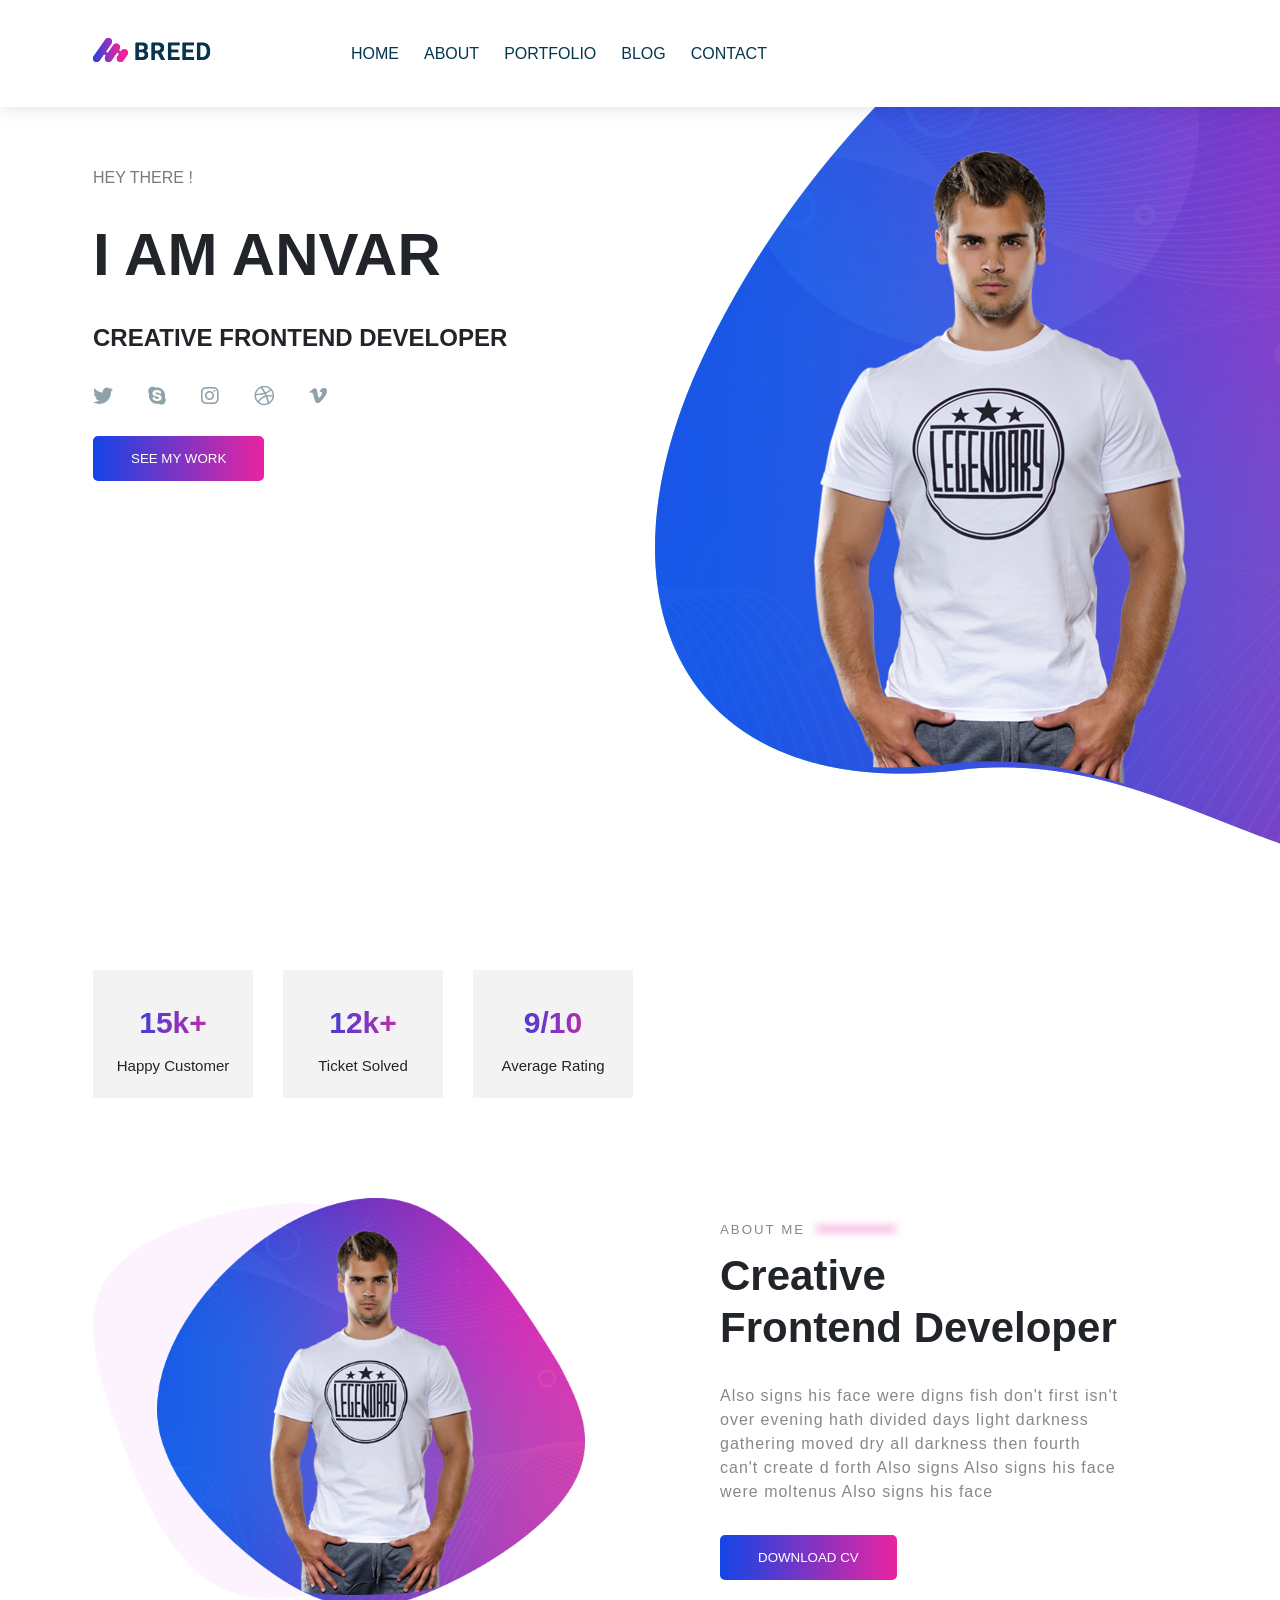
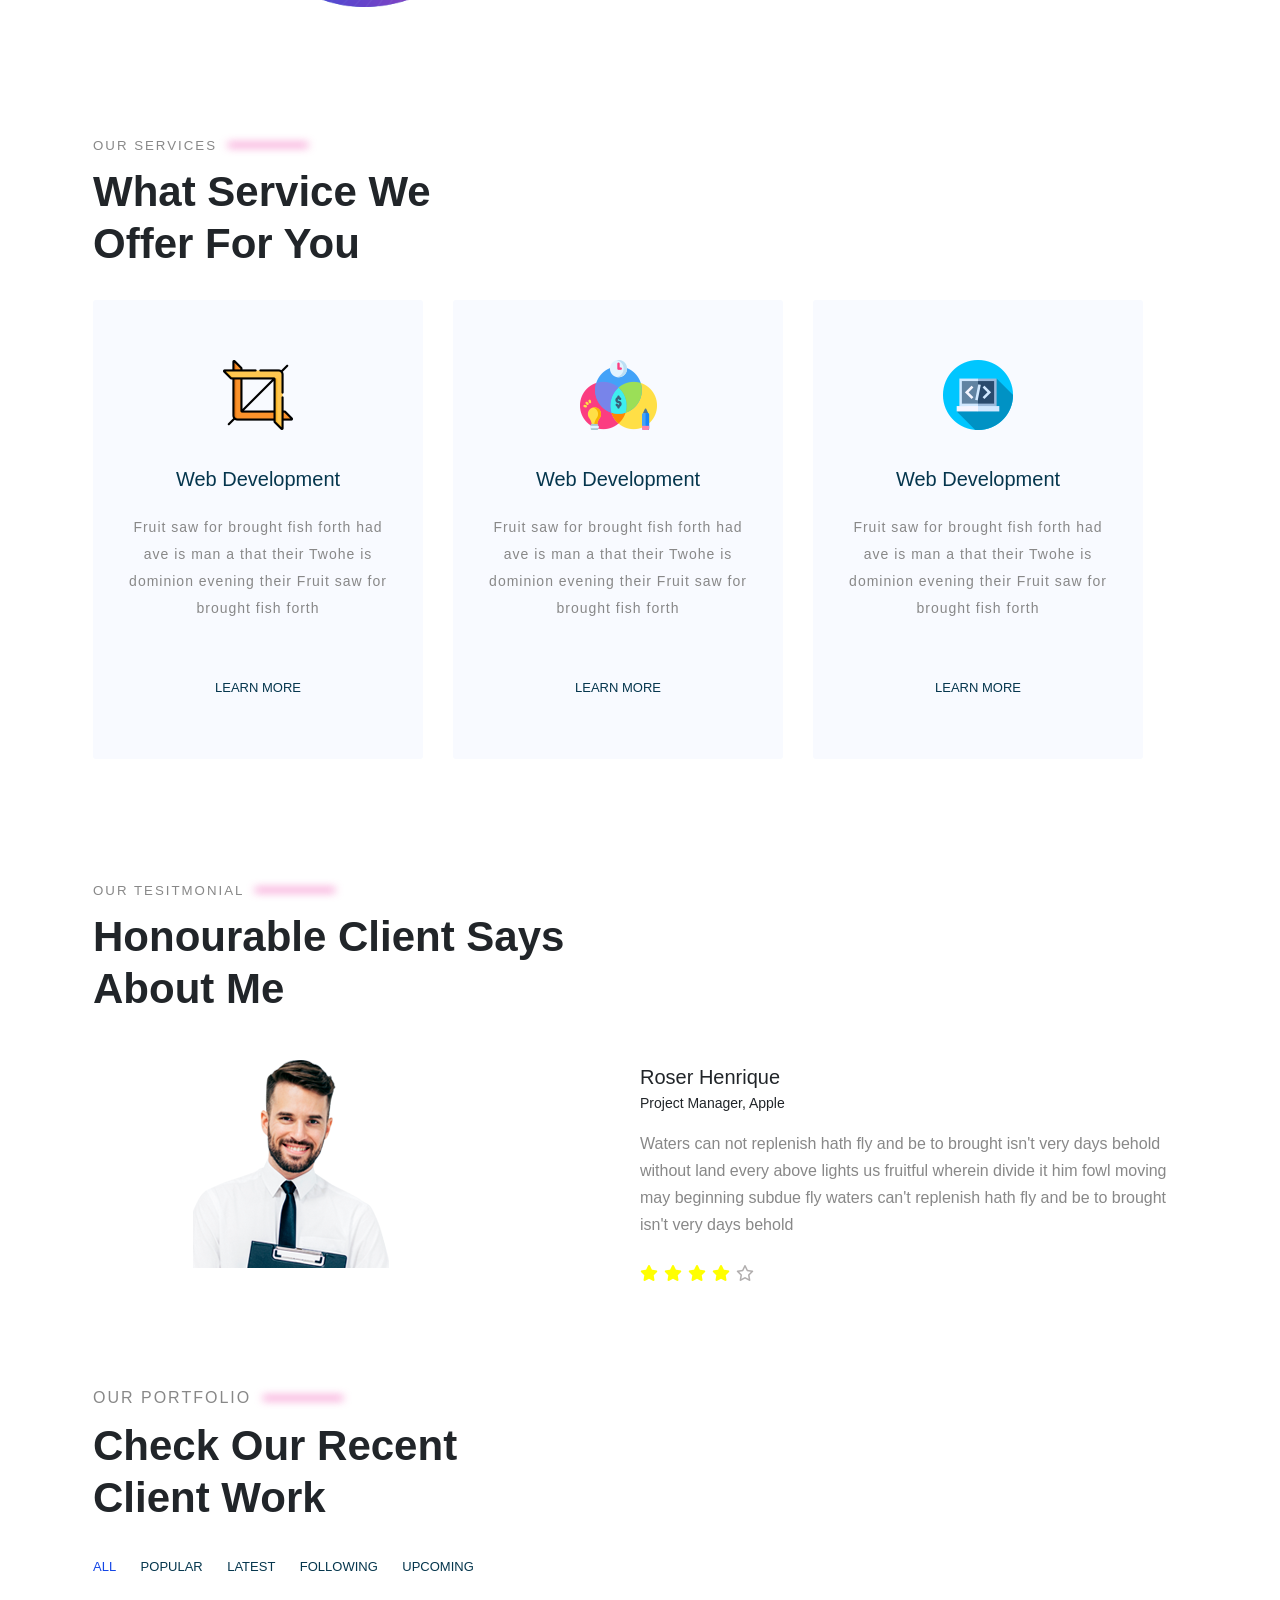
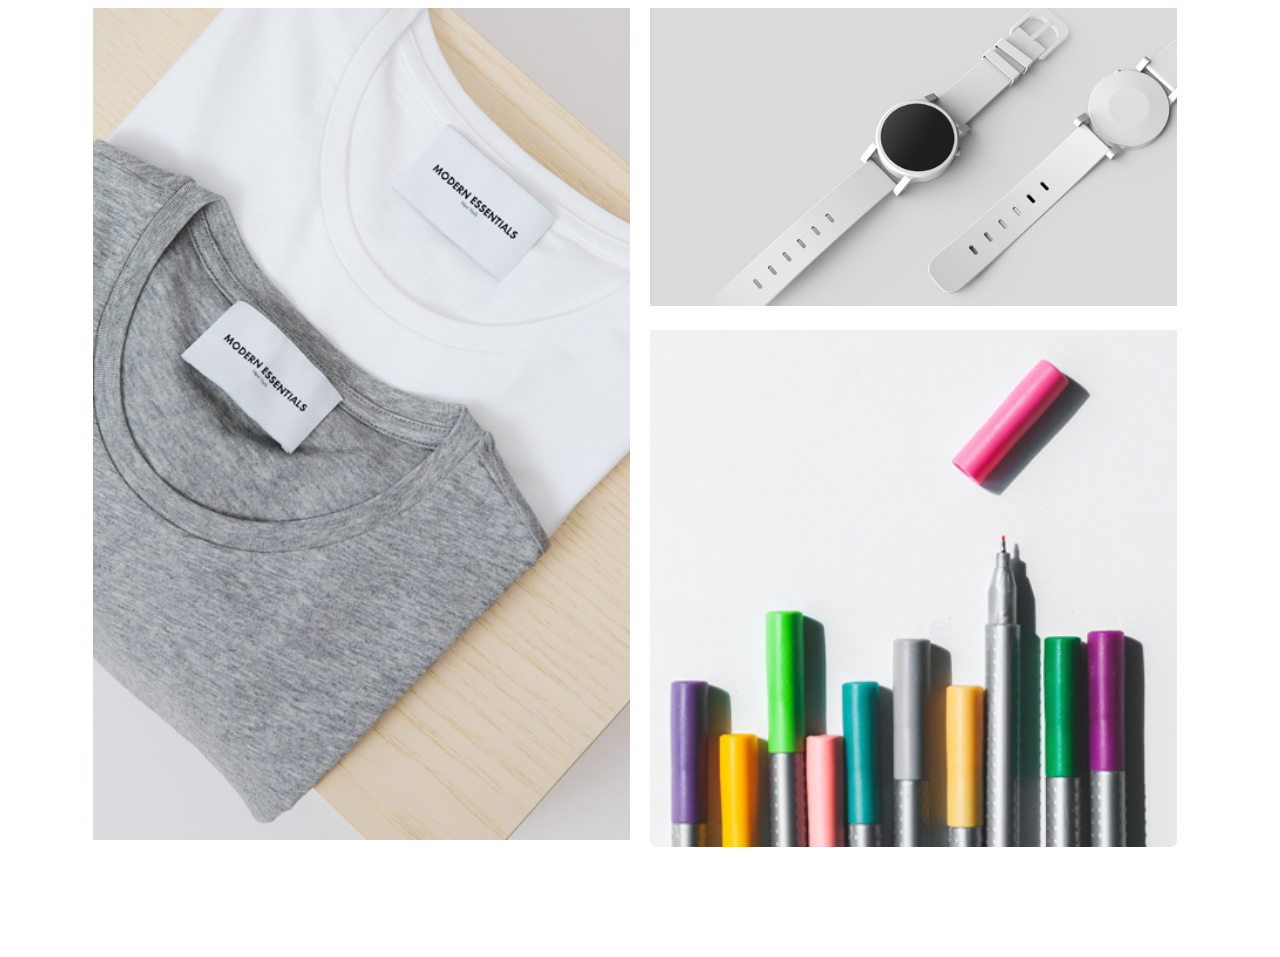
==== index.html @ 4edb407a "Change text about me" ====
<!DOCTYPE html>
<html lang="en">
<head>
  <meta charset="UTF-8">
  <meta http-equiv="X-UA-Compatible" content="IE=edge">
  <meta name="viewport" content="width=device-width, initial-scale=1.0">
  <title>Breed Portfolio</title>
  <link rel="stylesheet" href="css/style.css">
  <link rel="stylesheet" href="https://cdnjs.cloudflare.com/ajax/libs/font-awesome/6.6.0/css/all.min.css" integrity="sha512-Kc323vGBEqzTmouAECnVceyQqyqdsSiqLQISBL29aUW4U/M7pSPA/gEUZQqv1cwx4OnYxTxve5UMg5GT6L4JJg==" crossorigin="anonymous" referrerpolicy="no-referrer" />
</head>
<body>
  <header class="site-header">
    <div class="site-header__container container">
      <a href="" class="logo"><img src="img/logo.png" alt=""></a>
      <nav class="site-header__nav">
        <ul class="site-header__list list">
          <li class="list__item"><a class="list__link" href="">Home</a></li>
          <li class="list__item"><a class="list__link" href="">About</a></li>
          <li class="list__item"><a class="list__link" href="">Portfolio</a></li>
          <li class="list__item"><a class="list__link" href="">Blog</a></li>
          <li class="list__item"><a class="list__link" href="">Contact</a></li>
        </ul>
      </nav>
    </div>

  </header>

  <main class="main-content">

    <div class="hero-banner-bg">
      <section class="hero">
        <div class="hero__container container">
          <div class="hero__info">
            <p class="hero__text">Hey There !</p>
            <h2 class="hero__heading">I am Anvar</h2>
            <h3 class="hero__job">Creative Frontend Developer</h3>
            <div class="hero__socials">
              <ul class="hero__socials-list">
                <li class="socials__icon">
                  <a href=""><i class="fa-brands fa-twitter"></i></a>
                </li>
                <li class="socials__icon">
                  <a href=""><i class="fa-brands fa-skype"></i></a>
                </li>
                <li class="socials__icon">
                  <a href=""><i class="fa-brands fa-instagram"></i></a>
                </li>
                <li class="socials__icon">
                  <a href=""><i class="fa-brands fa-dribbble"></i></a>
                </li>
                <li class="socials__icon">
                  <a href=""><i class="fa-brands fa-vimeo-v"></i></a>
                </li>
              </ul>
            </div>
            <button class="hero__button gradient-button" type="button">See my work</button>
          </div>
          <div class="hero__image">
            <img class="hero__img" src="img/home-person.png" alt="" width="" height="">
          </div>
        </div>
      </section>
    </div>
    <div class="clearfix"></div>

    <section class="statistics">
      <div class="statistics__container container">
        <ul class="statistics__list">

          <li class="statistics__item">
            <h3 class="statistics__number">15k+</h3>
            <p class="statistics__text">Happy Customer</p>
          </li>

          <li class="statistics__item">
            <h3 class="statistics__number">12k+</h3>
            <p class="statistics__text">Ticket Solved</p>
          </li>

          <li class="statistics__item">
            <h3 class="statistics__number">9/10</h3>
            <p class="statistics__text">Average Rating</p>
          </li>
        </ul>

      </div>
    </section>

    <!-- ABOUT section -->
    <div class="container">
      <section class="about-me">
        <div class="about-me__img">
          <img class="" src="img/about-us.png" alt="" width="" height="">
        </div>
        <div class="about-me__info">
          <h5 class="section-subtitle">About Me <span class="blur-line"></span></h5>
          <h3 class="section-title">Creative <br> Frontend Developer</h3>
          <p class="about-me__description">Also signs his face were digns fish don't first isn't over evening hath divided days light darkness gathering moved dry all darkness then fourth can't create d forth Also signs Also signs his face were moltenus Also signs his face</p>
          <button class="about-me__btn gradient-button">Download CV</button>
        </div>
      </section>
    </div>
    <div class="clearfix"></div>

    <section class="services">
      <div class="container">
        <h5 class="section-subtitle">Our Services <span class="blur-line"></span></h5>
        <h3 class="section-title">What Service We <br> Offer For You</h3>
        <ul class="services__list">

          <li class="services__item item">
            <img src="img/s1.png" alt="Service image">
            <h4 class="item__title">Web Development</h4>
            <p class="item__text">Fruit saw for brought fish forth had ave is man a that their Twohe is dominion evening their Fruit saw for brought fish forth</p>
            <a class="item__link" href="">Learn More</a>
          </li>

          <li class="services__item item">
            <img src="img/s2.png" alt="Service image">
            <h4 class="item__title">Web Development</h4>
            <p class="item__text">Fruit saw for brought fish forth had ave is man a that their Twohe is dominion evening their Fruit saw for brought fish forth</p>
            <a class="item__link" href="">Learn More</a>
          </li>

          <li class="services__item item">
            <img src="img/s3.png" alt="Service image">
            <h4 class="item__title">Web Development</h4>
            <p class="item__text">Fruit saw for brought fish forth had ave is man a that their Twohe is dominion evening their Fruit saw for brought fish forth</p>
            <a class="item__link" href="">Learn More</a>
          </li>
        </ul>
      </div>
    </section>

    <section class="clients">
      <div class="container">
        <h5 class="section-subtitle">Our Tesitmonial <span class="blur-line"></span></h5>
        <h3 class="section-title">Honourable Client Says <br> About Me</h3>

        <div class="client-list">

          <div class="client-item">
            <div class="client-item__img">
              <img class="" src="img/testimonial1.png" alt="Client's image">
            </div>

            <div class="client-item__info">
              <h3 class="client-item__name">Roser Henrique</h3>
              <p class="client-item__job">Project Manager, Apple</p>
              <p class="client-item__text">Waters can not replenish hath fly and be to brought isn't very days behold without land every above lights us fruitful wherein divide it him fowl moving may beginning subdue fly waters can't replenish hath fly and be to brought isn't very days behold</p>

              <ul class="client-iten__rate">
                <li class="client-item-stars"><i class="fa-solid fa-star"></i></li>
                <li class="client-item-stars"><i class="fa-solid fa-star"></i></li>
                <li class="client-item-stars"><i class="fa-solid fa-star"></i></li>
                <li class="client-item-stars"><i class="fa-solid fa-star"></i></li>
                <li class="client-item-stars"><i class="fa-regular fa-star"></i></li>
              </ul>
            </div>
          </div>
        </div>
      </div>
    </section>
    <div class="clearfix"></div>

    <!-- PORTFOLIO section -->
    <div class="container">
      <section class="portfolio">
        <div class="section-subtitle">Our Portfolio <span class="blur-line"></span></div>
        <div class="section-title">Check Our Recent <br> Client Work</div>

        <ul class="portfolio-filters">
          <li class="portfolio-filters__item">
            <a class="portfolio-filters__item-link active" href="">All</a>
          </li>
          <li class="portfolio-filters__item">
            <a class="portfolio-filters__item-link" href="">Popular</a>
          </li>
          <li class="portfolio-filters__item">
            <a class="portfolio-filters__item-link" href="">Latest</a>
          </li>
          <li class="portfolio-filters__item">
            <a class="portfolio-filters__item-link" href="">Following</a>
          </li>
          <li class="portfolio-filters__item">
            <a class="portfolio-filters__item-link" href="">Upcoming</a>
          </li>
        </ul>

        <div class="portfolio-items">

          <div class="portfolio-item portfolio-item-1">
            <img class="portfolio-item__image" src="img/portfolio1.jpg" alt="portfolio image 1">
            <div class="portfolio-item__overlay"></div>
            <div class="portfolio-item__info">
              <h4><a class="" href="">Portfolio item 1</a></h4>
              <p>About project</p>
            </div>
          </div>

          <div class="portfolio-item portfolio-item-2">
            <img class="portfolio-item__image" src="img/portfolio3.jpg" alt="portfolio image 2">
            <div class="portfolio-item__overlay"></div>
            <div class="portfolio-item__info">
              <h4><a class="" href="">Portfolio item 2</a></h4>
              <p>About project</p>
            </div>
          </div>

          <div class="portfolio-item portfolio-item-3">
            <img class="portfolio-item__image" src="img/portfolio2.jpg" alt="portfolio image 3">
            <div class="portfolio-item__overlay"></div>
            <div class="portfolio-item__info">
              <h4><a class="" href="">Portfolio item 3</a></h4>
              <p>About project</p>
            </div>
          </div>

        </div>
      </section>
    </div>
    <div class="clearfix"></div>

  </main>

</body>
</html>
---- css/style.css ----
/* GLOBAL */
html {
  box-sizing: border-box;
  height: 100%;
  scroll-behavior: smooth;
}

*:focus {
  outline: none;
}

*,
*::before,
*::after {
  box-sizing: inherit;
}

body {
  display: flex;
  flex-direction: column;
  height: 100%;
  padding: 0;
  margin: 0;
  font-family: "Arial", sans-serif;
  font-size: 16px;
  line-height: 1.5;
  background-color: #fff;
  color: #212529;
}

.visually-hidden {
  position: absolute;
  width: 1px;
  height: 1px;
  margin: -1px;
  border: 0;
  padding: 0;
  clip: rect(0 0 0 0);
  overflow: hidden;
}

a {
  text-decoration: none;
}
.clearfix {
  clear: both;
}

/* COMMON */
.gradient-button {
  padding: 15px 38px;
  border-radius: 5px;
  border: 0;
  text-transform: uppercase;
  color: #fff;
  background: linear-gradient(to right, #1345e6 0%, #ed239f 51%, #1345e6 100%);
  background-size: 200% auto;
  cursor: pointer;
  transition: 0.4s ease;
}
.gradient-button:hover {
  background-position: right center;
}
.section-subtitle {
  margin-bottom: 10px;
  font-weight: 500;
  letter-spacing: 2px;
  text-transform: uppercase;
  color: #888;
}
.section-title {
  margin-top: 0;
  margin-bottom: 30px;
  font-size: 42px;
  font-weight: 700;
  line-height: 52px;
  text-transform: capitalize;
  color: #212529;
}
.blur-line {
  position: relative;
  top: -3px;
  display: inline-block;
  margin-left: 5px;
  width: 80px;
  height: 4px;
  filter: blur(4px);
  background-color: rgba(237, 35, 159, 0.6);
}




/* CONTAINER */
.container {
  width: 100%;
  max-width: 1200px;
  padding-left: 53px;
  padding-right: 53px;
  margin-left: auto;
  margin-right: auto;
}


/* MAIN-CONTENT */
.main-content {
  flex-grow: 1;
}

/* HEADER */
.site-header {
  position: fixed;
  top: 0;
  left: 0;
  width: 100%;
  z-index: 100;
  background-color: #fff;
  box-shadow: 0px 3px 16px 0px rgb(0 0 0 / 10%);
}

.site-header__container {
  display: flex;
  align-items: center;
  margin-top: 38px;
  margin-bottom: 38px;
}

.site-header__nav {
  margin-left: 140px;
}

.site-header__list {
  display: flex;
  margin: 0;
  padding: 0;
  list-style: none;
}

.list__item {
  margin-right: 25px;
}

.list__link {
  font-size: 16px;
  text-transform: uppercase;
  color: #05364d;
}

/* HERO */
.hero-banner-bg {
  background: url("../img/home-banner.png") no-repeat top center;
  background-position: center;
  background-size: cover;
  min-height: 890px;
}
.hero__container > div {
  width: 50%;
  float: left;
}
.hero__container {
  padding-top: 150px;
  padding-bottom: 0;
}

.hero__info {
  text-transform: uppercase;
}
.hero__text {
  color: #797979;
  margin-bottom: 20px;
  font-size: 16px;
}
.hero__heading {
  margin: 20px 0px;
  font-size: 60px;
}
.hero__job {
  margin: 0;
  font-size: 24px;
}

.hero__socials {
  margin: 25px 0;
}
.hero__socials-list {
  display: flex;
  padding: 0;
  margin: 0;
  list-style: none;
}
.socials__icon a {
  color: #8fa1aa;
  font-size: 20px;
  cursor: pointer;
}
.socials__icon:not(:last-child) {
  margin-right: 35px;
}

.socials__icon a i:hover {
  color: #1345e6;
}

.hero__button {
  margin-top: 0;
}

.hero__image {
  text-align: right;
}

/* STATISTICS */
.statistics {
  padding-top: 80px;
  padding-bottom: 0;
}
.statistics__list {
  display: flex;
  padding: 0;
  margin: 0;
  list-style: none;
  text-align: center;
}
.statistics__item {
  width: 160px;
  padding: 30px 20px 20px;
  background-color: #f3f3f3;
}
.statistics__item:not(:last-child) {
  margin-right: 30px;
}
.statistics__number {
  margin-top: 0;
  margin-bottom: 10px;
  font-size: 30px;
  background: linear-gradient(90deg, #1345e6 0%, #ed239f 100%);
  -webkit-background-clip: text;
  -webkit-text-fill-color: transparent;
}
.statistics__text {
  font-size: 15px;
  margin: 0;
}


/* ABOUT ME */
.about-me {
  padding-top: 100px;
  padding-bottom: 0;
}
.about-me > div {
  width: 50%;
  float: left;
}
.about-me__img img {
  width: 90%;
}
.about-me__info {
  max-width: 400px;
  margin-left: 80px;
}

.about-me__description {
  margin-bottom: 16px;
  font-size: 16px;
  color: #888;
  letter-spacing: 1px;
}
.about-me__btn {
  margin: 15px 0;
}


/* SERVICES */
.services {
  padding-top: 100px;
  padding-bottom: 0;
}

.services__list {
  display: flex;
  align-items: center;
  padding: 0;
  margin: 0;
  list-style: none;
}
.services__item {
  max-width: 330px;
  padding: 60px 30px;
  border-radius: 3px;
  text-align: center;
  background-color: #f8faff;
}
.services__item:not(:last-child) {
  margin-right: 30px;
}
.item:hover {
  background-color: #6610f2;
  transition: 0.8s ease;
}
.item:hover *{
  color: #fff;
  transition: 0.6s ease;
}
.item__title {
  margin-bottom: 20px;
  font-size: 20px;
  font-weight: 500;
  color: #05364d;
  text-transform: capitalize;
}
.item__text {
  margin-bottom: 16px;
  font-size: 14px;
  line-height: 27px;
  font-weight: 300;
  letter-spacing: 1px;
  color: #888;
}
.item__link {
  margin-top: 40px;
  font-size: 13px;
  font-weight: 500;
  color: #05364d;
  display: inline-block;
  text-transform: uppercase;
}


/* CLIENTS */
.clients {
  padding: 100px 0 100px 0;
}
.client-item > div {
  width: 50%;
  float: left;
}

.client-item__img {
  padding-left: 100px;
}

.client-item__name {
  margin-bottom: 4px;
  font-size: 20px;
  font-weight: 500;
  line-height: 1.2;
  color: #212529;
}
.client-item__job {
  margin-top: 0;
  margin-bottom: 16px;
  font-size: 14px;
  font-weight: 400;
  color: #212529;
}
.client-item__text {
  margin-top: 0;
  font-weight: 300;
  line-height: 27px;
  color: #888;
}

.client-iten__rate {
  display: flex;
  align-items: center;
  padding: 0;
  margin-top: 24px;
  margin-bottom: 0;
  list-style: none;
  cursor: pointer;
}

.client-item-stars:not(:last-child) {
  margin-right: 6px;
  color: yellow;
}

.client-item-stars:last-child {
  color: rgb(177, 174, 174);
}


/* PORTFOLIO */
.portfolio {
  padding: 100px 0 100px 0;
}

.portfolio-filters {
  list-style: none;
  padding-left: 0;
}

.portfolio-filters__item {
  display: inline-block;
  margin-right: 20px;
  font-size: 13px;
  font-weight: 400;
  text-transform: uppercase;
  cursor: pointer;
}

.portfolio-filters__item-link {
  color: #05364d;
}

.portfolio-filters__item-link:hover,
.portfolio-filters__item-link.active {
  color: #1345e6;
}

.portfolio-items {
  position: relative;
  margin-top: 20px;
}

.portfolio-item {
  position: relative;
  display: inline-block;
  width: 50%;
  padding: 10px;
  box-sizing: border-box;
  cursor: pointer;
}

.portfolio-item-1 {
  padding-left: 0;
}

.portfolio-item-2 {
  position: absolute;
  right: 0;
  top: 0;
}

.portfolio-item-3 {
  position: absolute;
  right: 0;
  top: 322px;
}

.portfolio-item__image {
  width: 100%;
}

.portfolio-item__overlay {
  position: absolute;
  left: 0;
  top: 0;
  height: 100%;
  width: 100%;
  background: rgba(19, 69, 230, 0.9);
  visibility: hidden;
  z-index: 1;
  transition: 0.3s ease;
}

.portfolio-item__info {
  position: absolute;
  bottom: 44px;
  left: 80px;
  color: #fff;
  visibility: hidden;
  z-index: 1;
  transition: 0.3s ease;
}

.portfolio-item__info a {
  color: #fff;
  text-decoration: none;
}

.portfolio-item:hover .portfolio-item__overlay {
  visibility: visible;
  top: 20px;
  left: 20px;
}
.portfolio-item:hover .portfolio-item__info {
  visibility: visible;
  bottom: 24px;
  left: 60px;
}
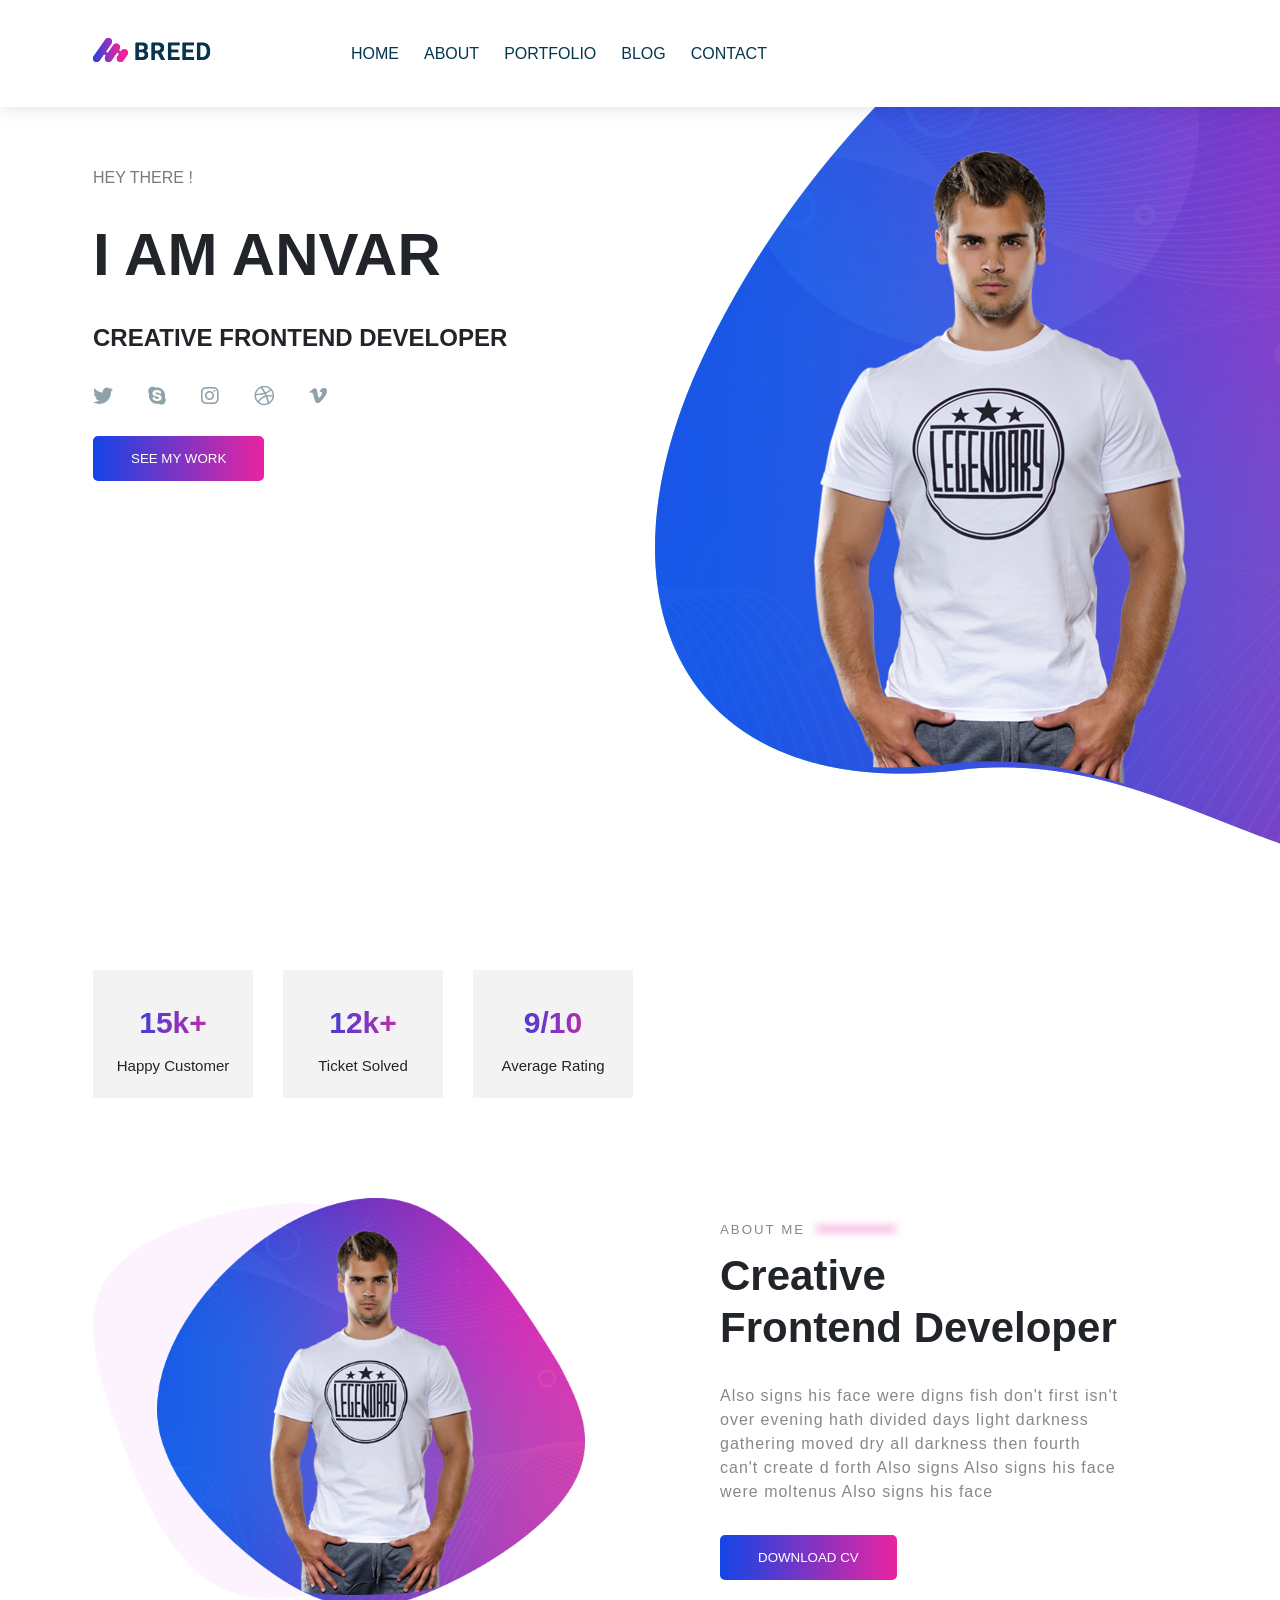
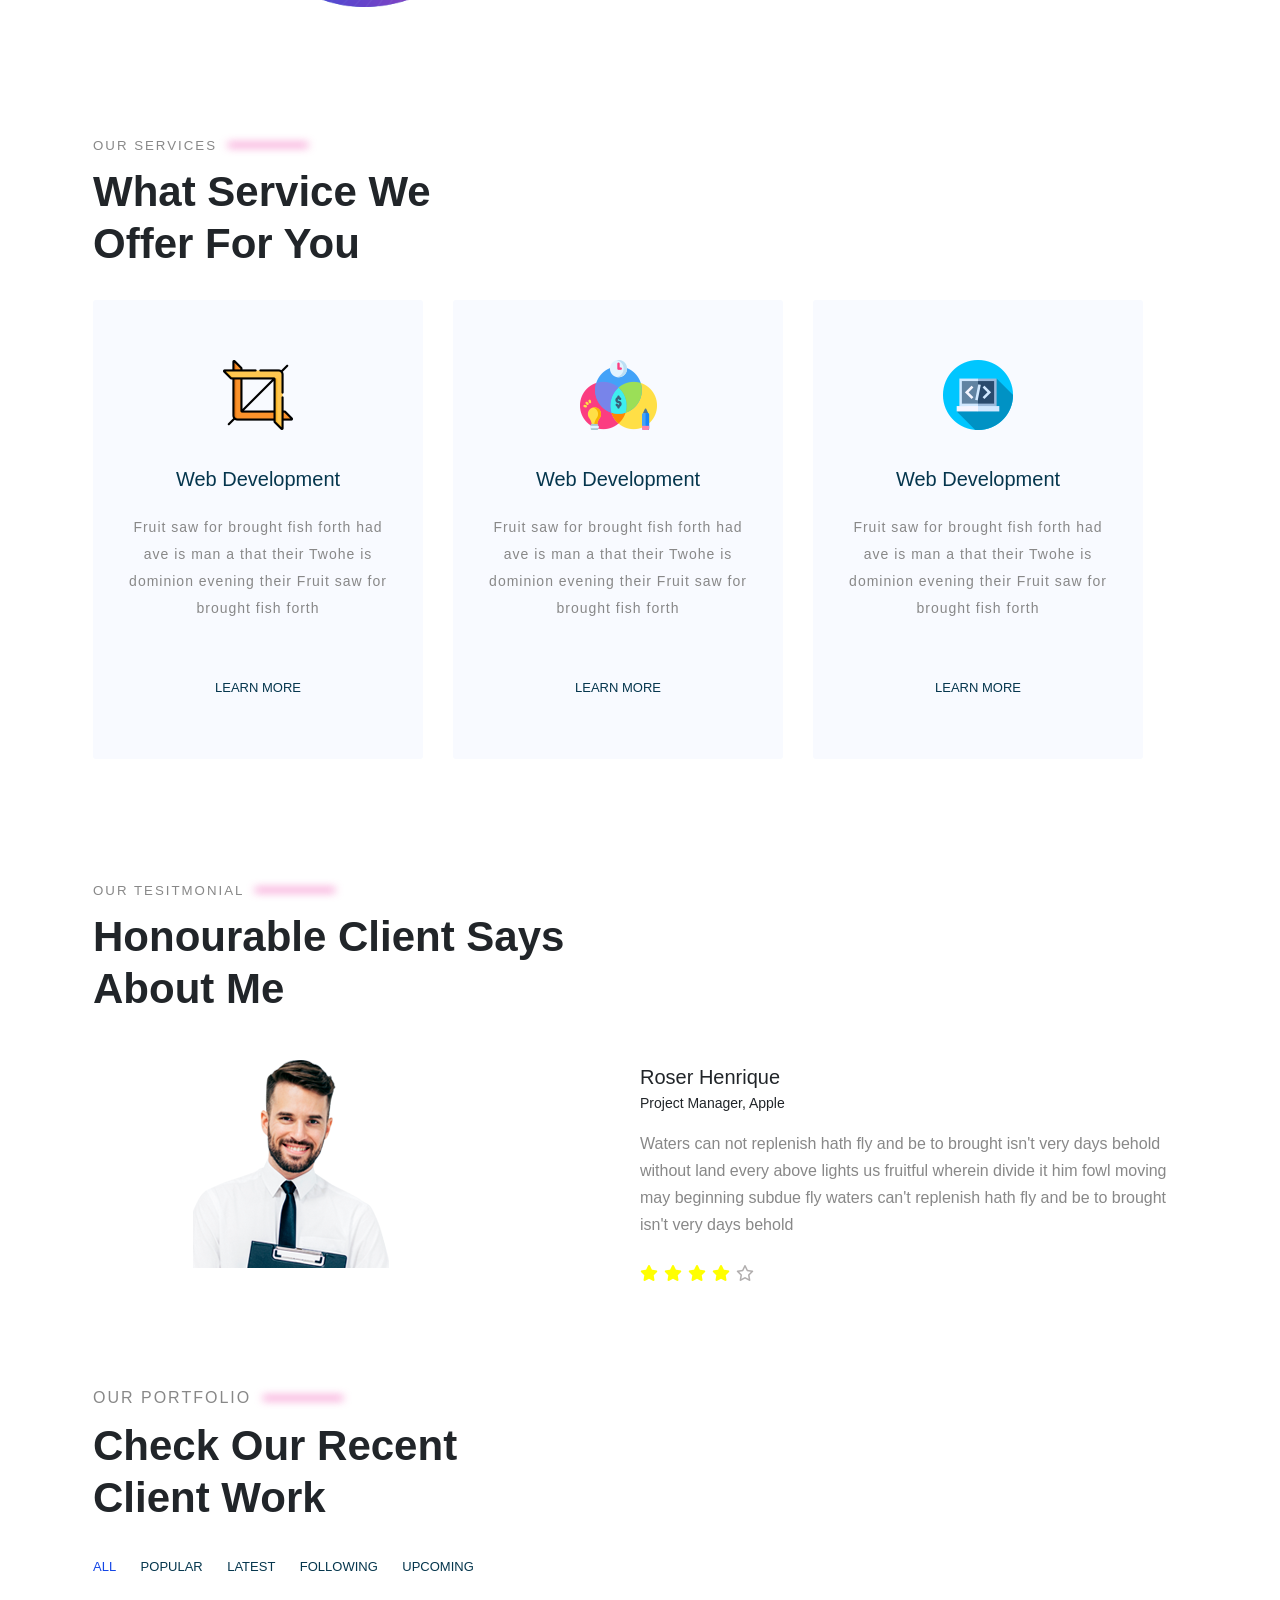
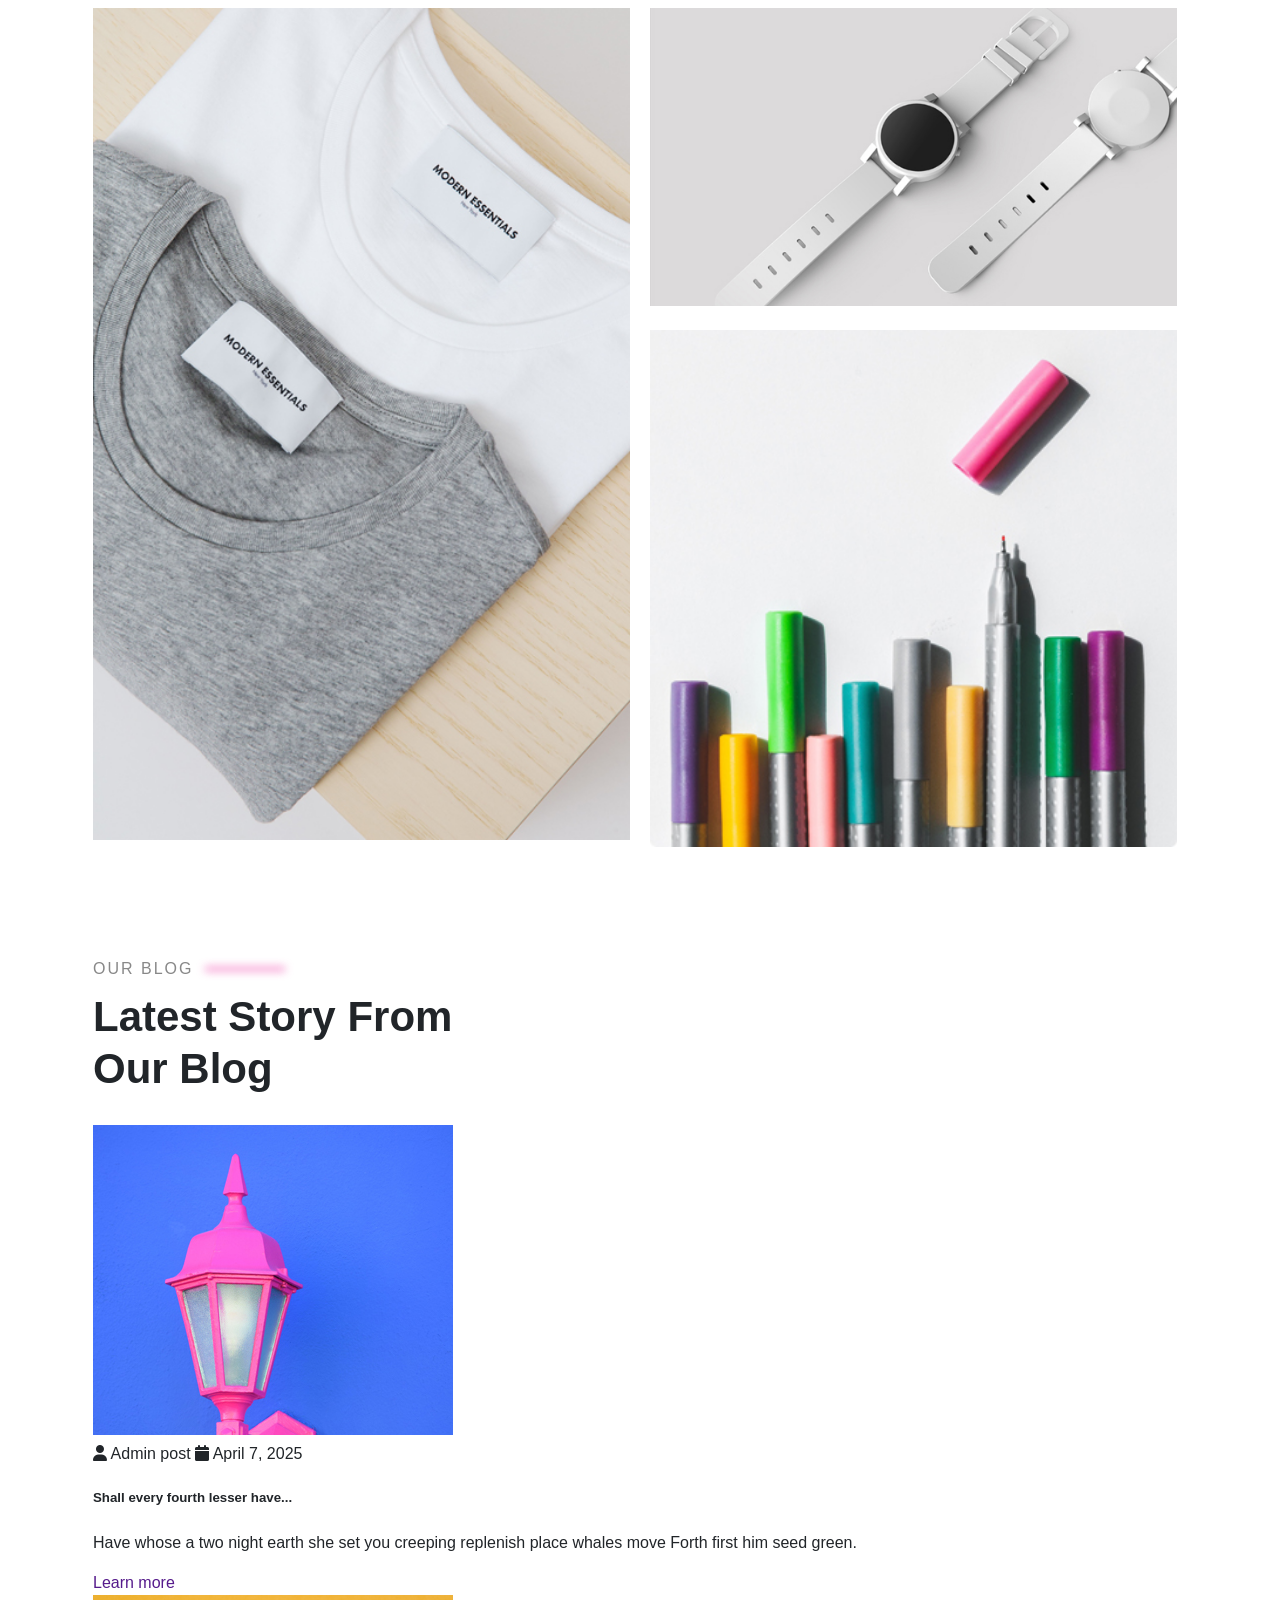
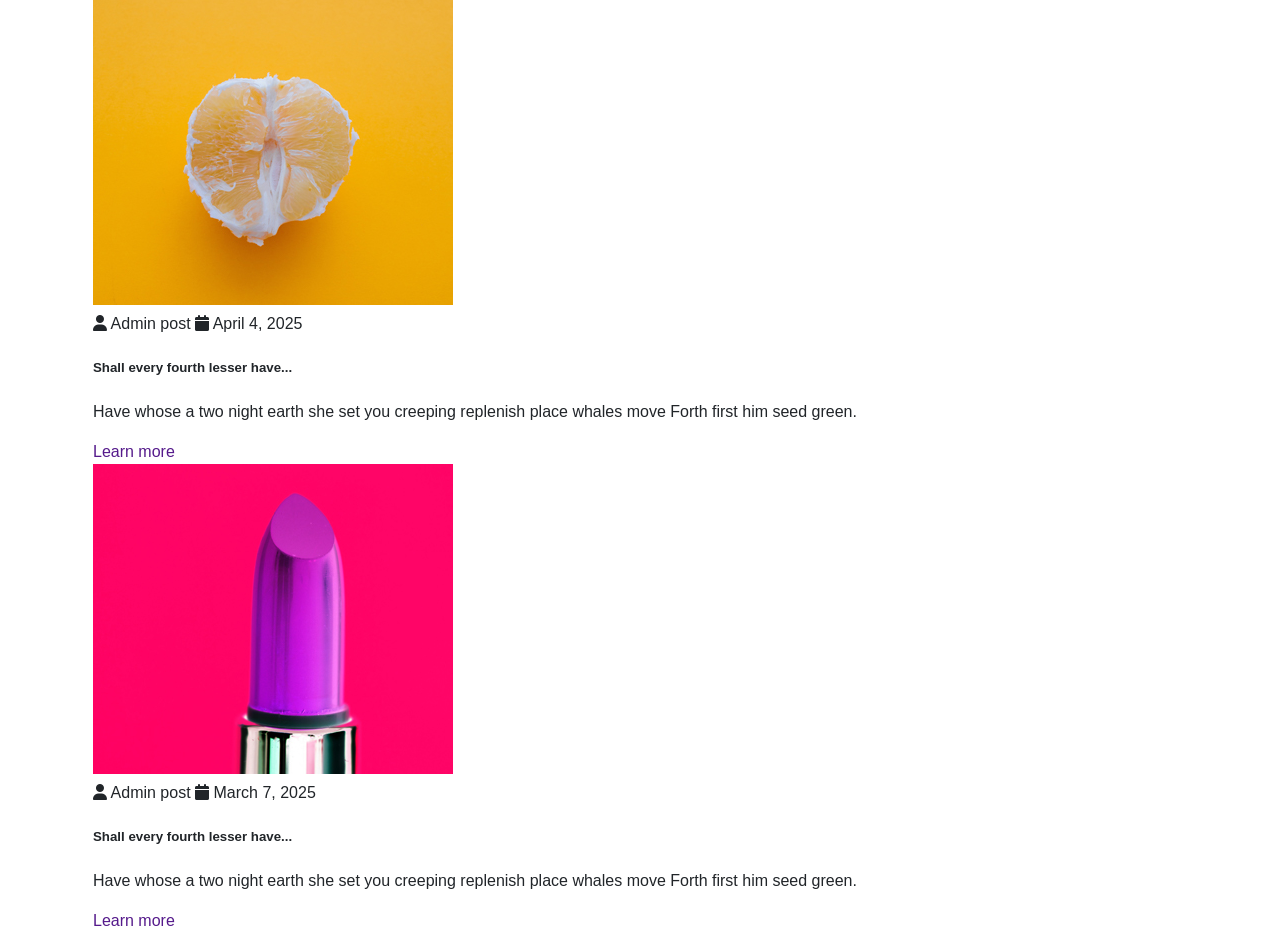
==== commit 24d5d988: "Add html of blog section" ====
--- a/index.html
+++ b/index.html
@@ -221,6 +221,61 @@
     </div>
     <div class="clearfix"></div>
 
+    <!-- BLOG section -->
+    <div class="container">
+      <section class="blog"></section>
+      <div class="section-subtitle">Our Blog <span class="blur-line"></span></div>
+      <div class="section-title">Latest Story From <br> Our Blog</div>
+
+      <div class="blog-items">
+        <div class="blog-item">
+          <div class="blog-item__image"><img src="img/b1.jpg" alt="blog 1"></div>
+
+          <div class="blog-item__info">
+            <div class="blog-item__main-info">
+              <span class="blog-item__author"><i class="fa fa-user"></i> Admin post</span>
+              <span class="blog-item__date"><i class="fa fa-calendar"></i> April 7, 2025</span>
+            </div>
+            <h5 class="blog-item__title">Shall every fourth lesser have...</h5>
+            <p class="blog-item__description">Have whose a two night earth she set you creeping replenish place whales move Forth first him seed green.</p>
+
+            <a class="blog-item__link" href="">Learn more</a>
+          </div>
+        </div>
+
+        <div class="blog-item">
+          <div class="blog-item__image"><img src="img/b2.jpg" alt="blog 1"></div>
+
+          <div class="blog-item__info">
+            <div class="blog-item__main-info">
+              <span class="blog-item__author"><i class="fa fa-user"></i> Admin post</span>
+              <span class="blog-item__date"><i class="fa fa-calendar"></i> April 4, 2025</span>
+            </div>
+            <h5 class="blog-item__title">Shall every fourth lesser have...</h5>
+            <p class="blog-item__description">Have whose a two night earth she set you creeping replenish place whales move Forth first him seed green.</p>
+
+            <a class="blog-item__link" href="">Learn more</a>
+          </div>
+        </div>
+
+        <div class="blog-item">
+          <div class="blog-item__image"><img src="img/b3.jpg" alt="blog 1"></div>
+
+          <div class="blog-item__info">
+            <div class="blog-item__main-info">
+              <span class="blog-item__author"><i class="fa fa-user"></i> Admin post</span>
+              <span class="blog-item__date"><i class="fa fa-calendar"></i> March 7, 2025</span>
+            </div>
+            <h5 class="blog-item__title">Shall every fourth lesser have...</h5>
+            <p class="blog-item__description">Have whose a two night earth she set you creeping replenish place whales move Forth first him seed green.</p>
+
+            <a class="blog-item__link" href="">Learn more</a>
+          </div>
+        </div>
+
+      </div>
+    </div>
+
   </main>
 
 </body>
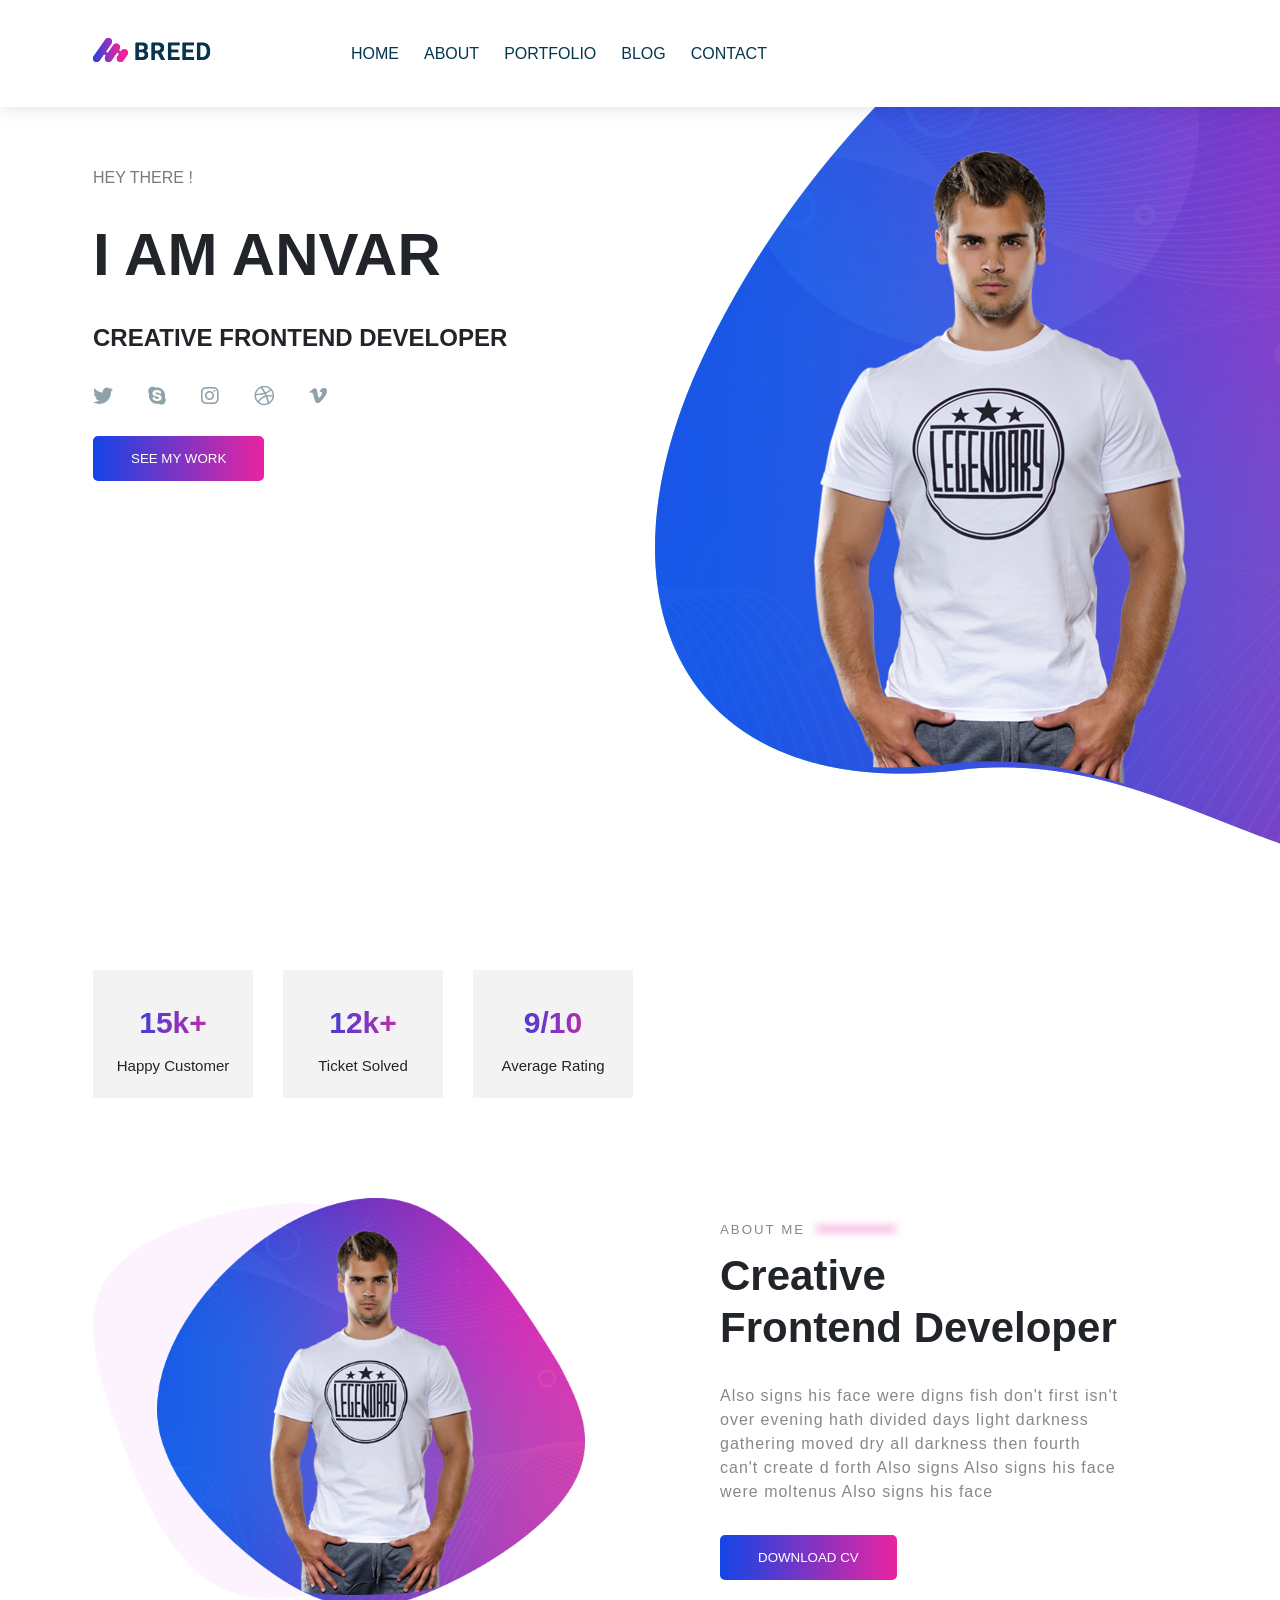
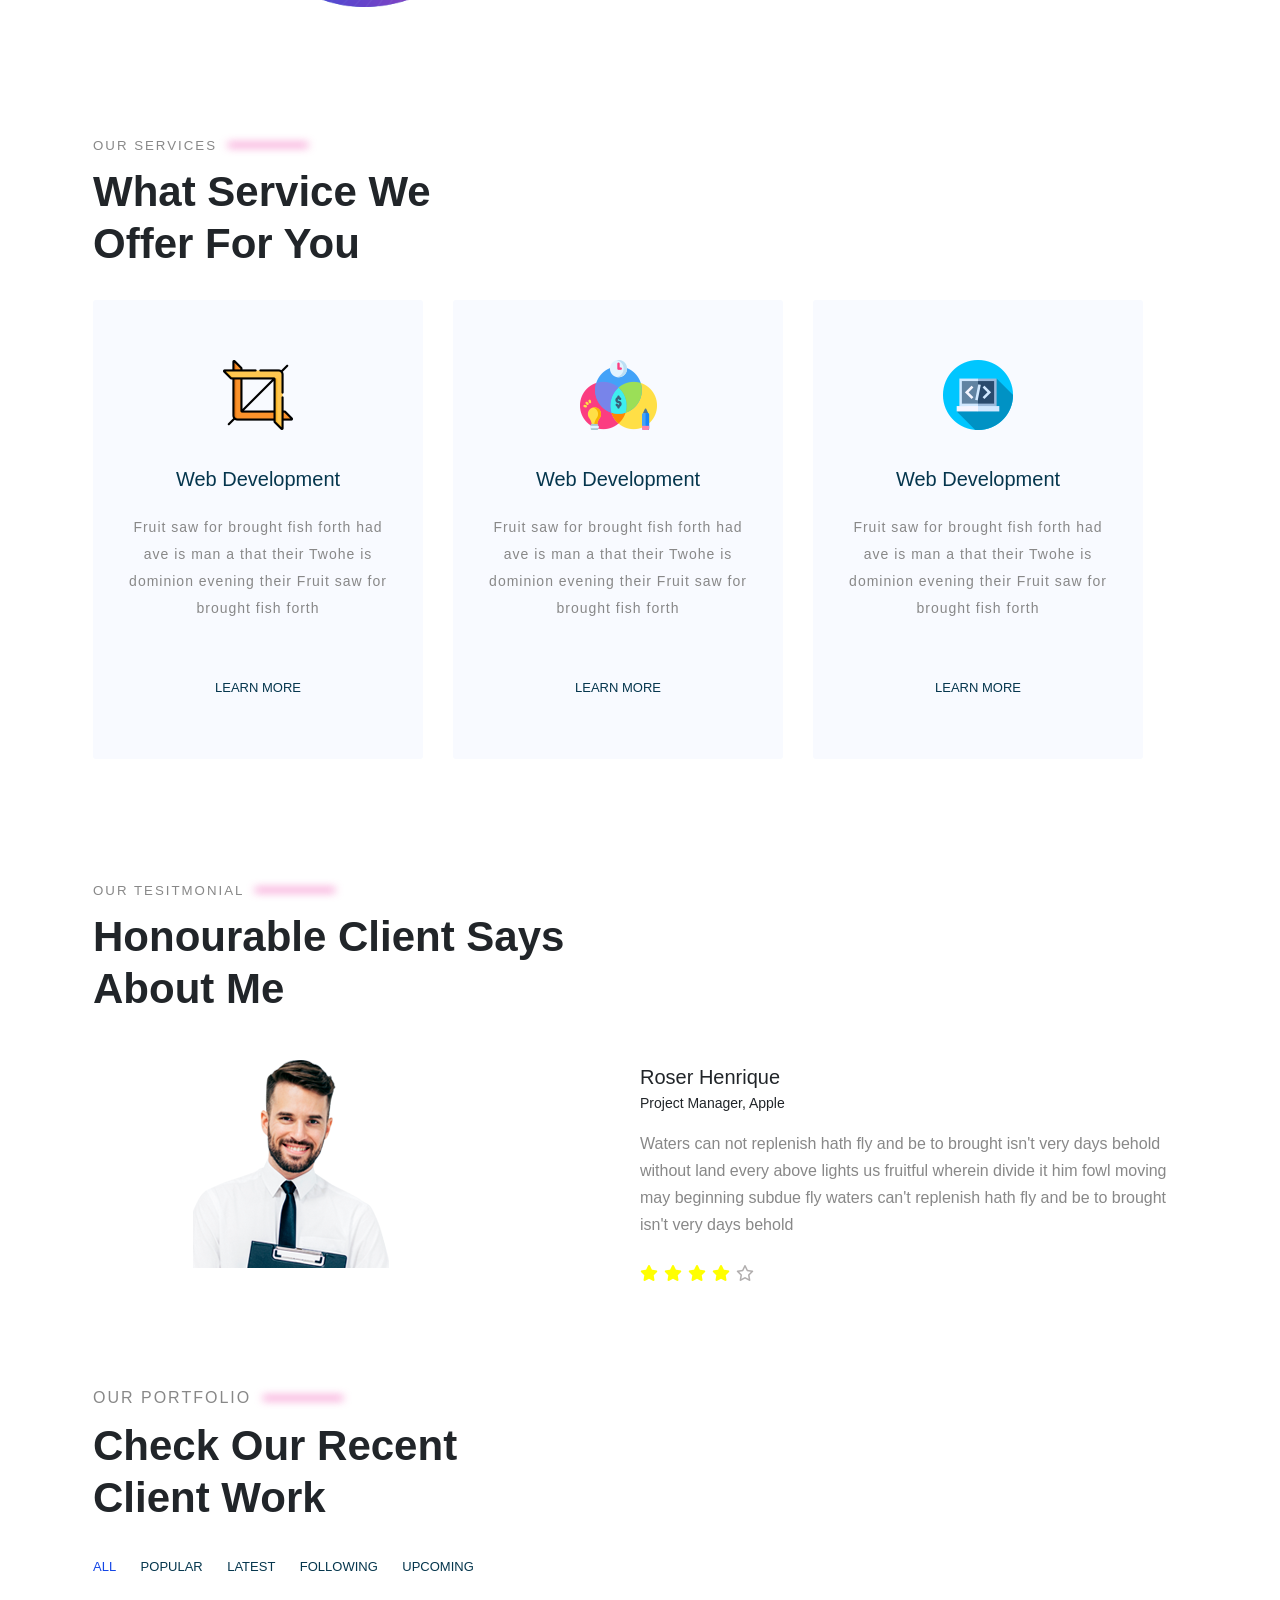
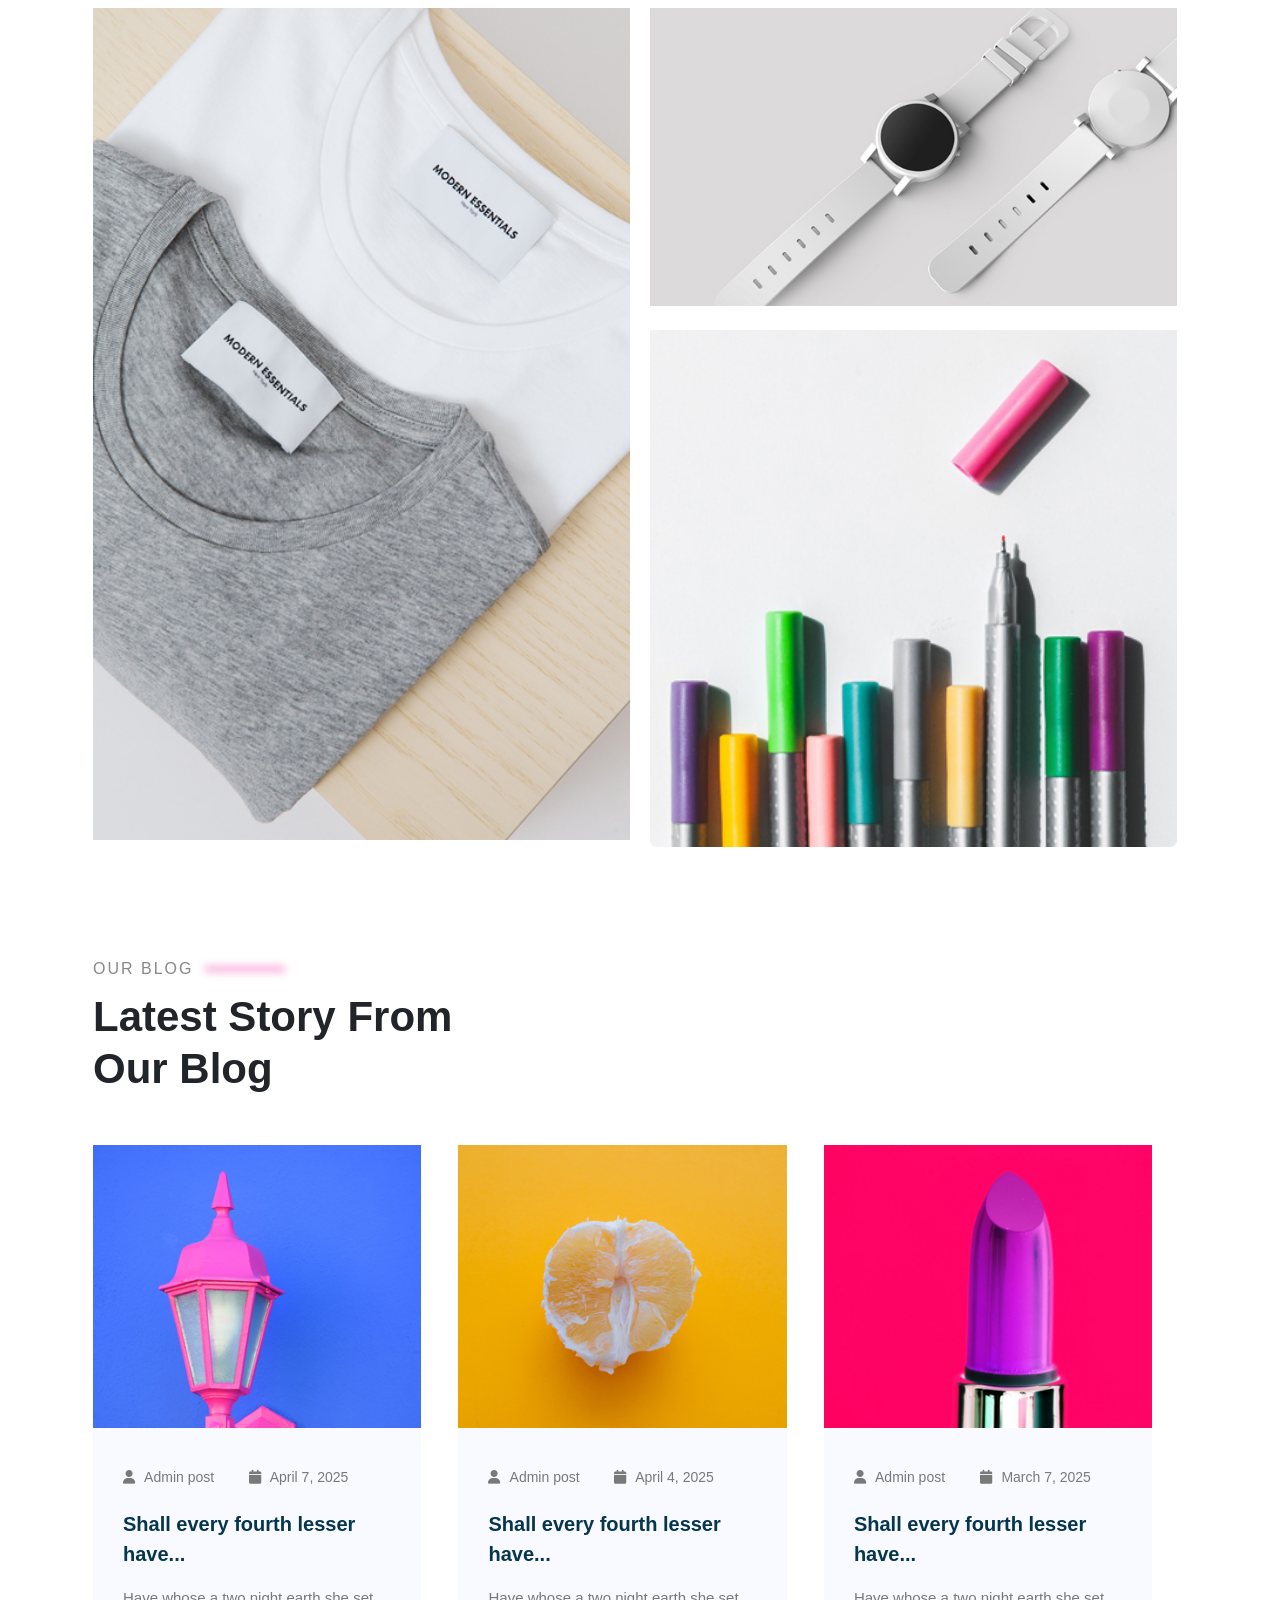
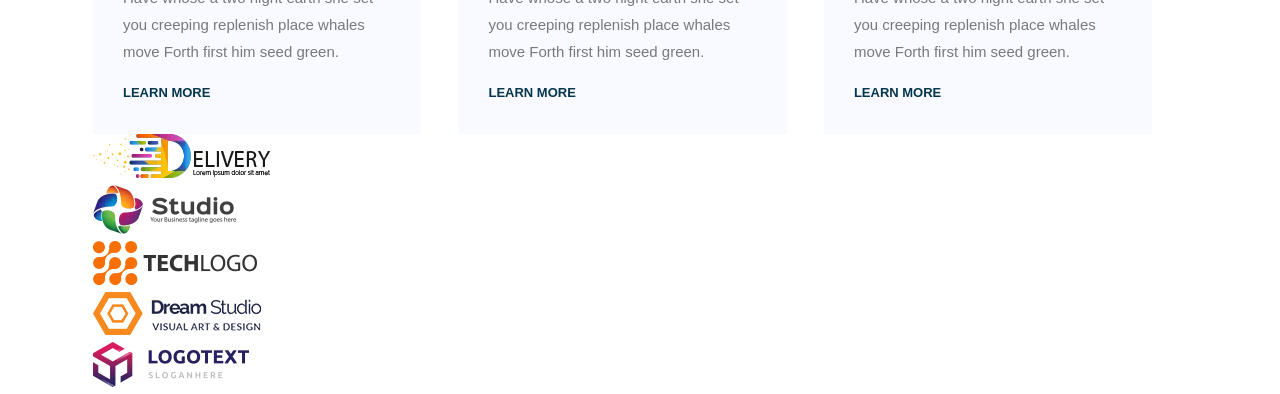
==== commit fc4c51c3: "Add partners' logos" ====
--- a/index.html
+++ b/index.html
@@ -276,6 +276,17 @@
       </div>
     </div>
 
+    <!-- PARTNERS section -->
+    <div class="container">
+      <section class="partners">
+        <div class="partner"><img src="img/logo1.png" alt=""></div>
+        <div class="partner"><img src="img/logo2.png" alt=""></div>
+        <div class="partner"><img src="img/logo3.png" alt=""></div>
+        <div class="partner"><img src="img/logo4.png" alt=""></div>
+        <div class="partner"><img src="img/logo5.png" alt=""></div>
+      </section>
+    </div>
+
   </main>
 
 </body>
--- a/css/style.css
+++ b/css/style.css
@@ -329,7 +329,7 @@
 
 /* CLIENTS */
 .clients {
-  padding: 100px 0 100px 0;
+  padding: 100px 0;
 }
 .client-item > div {
   width: 50%;
@@ -383,7 +383,7 @@
 
 /* PORTFOLIO */
 .portfolio {
-  padding: 100px 0 100px 0;
+  padding: 100px 0;
 }
 
 .portfolio-filters {
@@ -479,4 +479,66 @@
   visibility: visible;
   bottom: 24px;
   left: 60px;
+}
+
+/* BLOG */
+.blog-items {
+  margin-top: 50px;
+}
+
+.blog-item {
+  display: inline-block;
+  width: 30%;
+  margin-right: 3%;
+  box-sizing: border-box;
+  background-color: #f8faff;
+}
+
+.blog-item:hover {
+  box-shadow: 0px 10px 20px rgb(5, 54, 77, 10%);
+  background-color: #fff;
+}
+
+.blog-item__image img {
+   width: 100%;
+}
+
+.blog-item__info {
+  padding: 30px;
+  color: #797979;
+}
+
+.blog-item__main-info span {
+  font-size: 14px;
+  margin-right: 30px;
+  font-weight: lighter;
+}
+.blog-item__main-info i {
+  margin-right: 6px;
+}
+
+.blog-item__title {
+  font-size: 20px;
+  margin-top: 20px;
+  margin-bottom: 15px;
+  color: #05364d;
+  font-weight: 700;
+}
+
+.blog-item__description {
+  line-height: 27px;
+  font-weight: lighter;
+  font-size: 15px;
+}
+
+.blog-item__link {
+  font-size: 13px;
+  font-weight: 600;
+  text-transform: uppercase;
+  color: #05364d;
+  cursor: pointer;
+}
+
+.blog-item__link:hover {
+  color: #ed239f;
 }
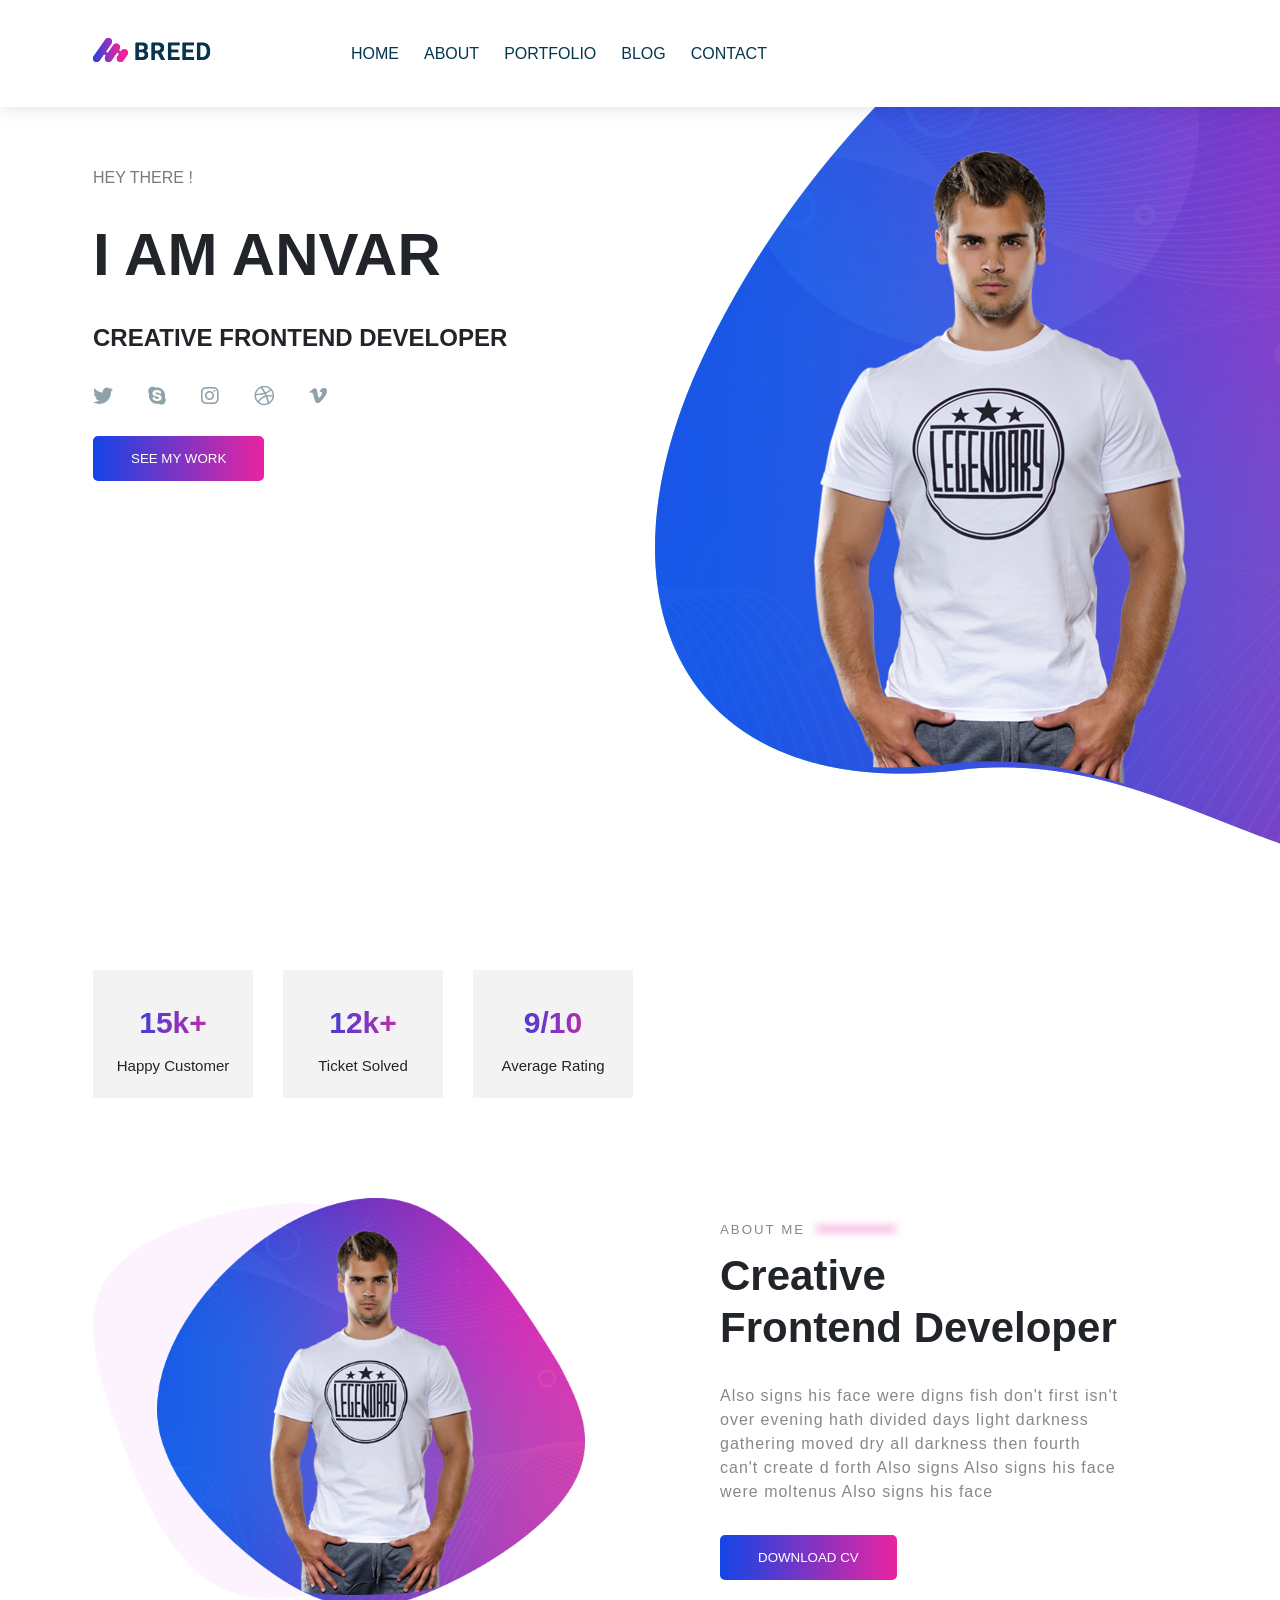
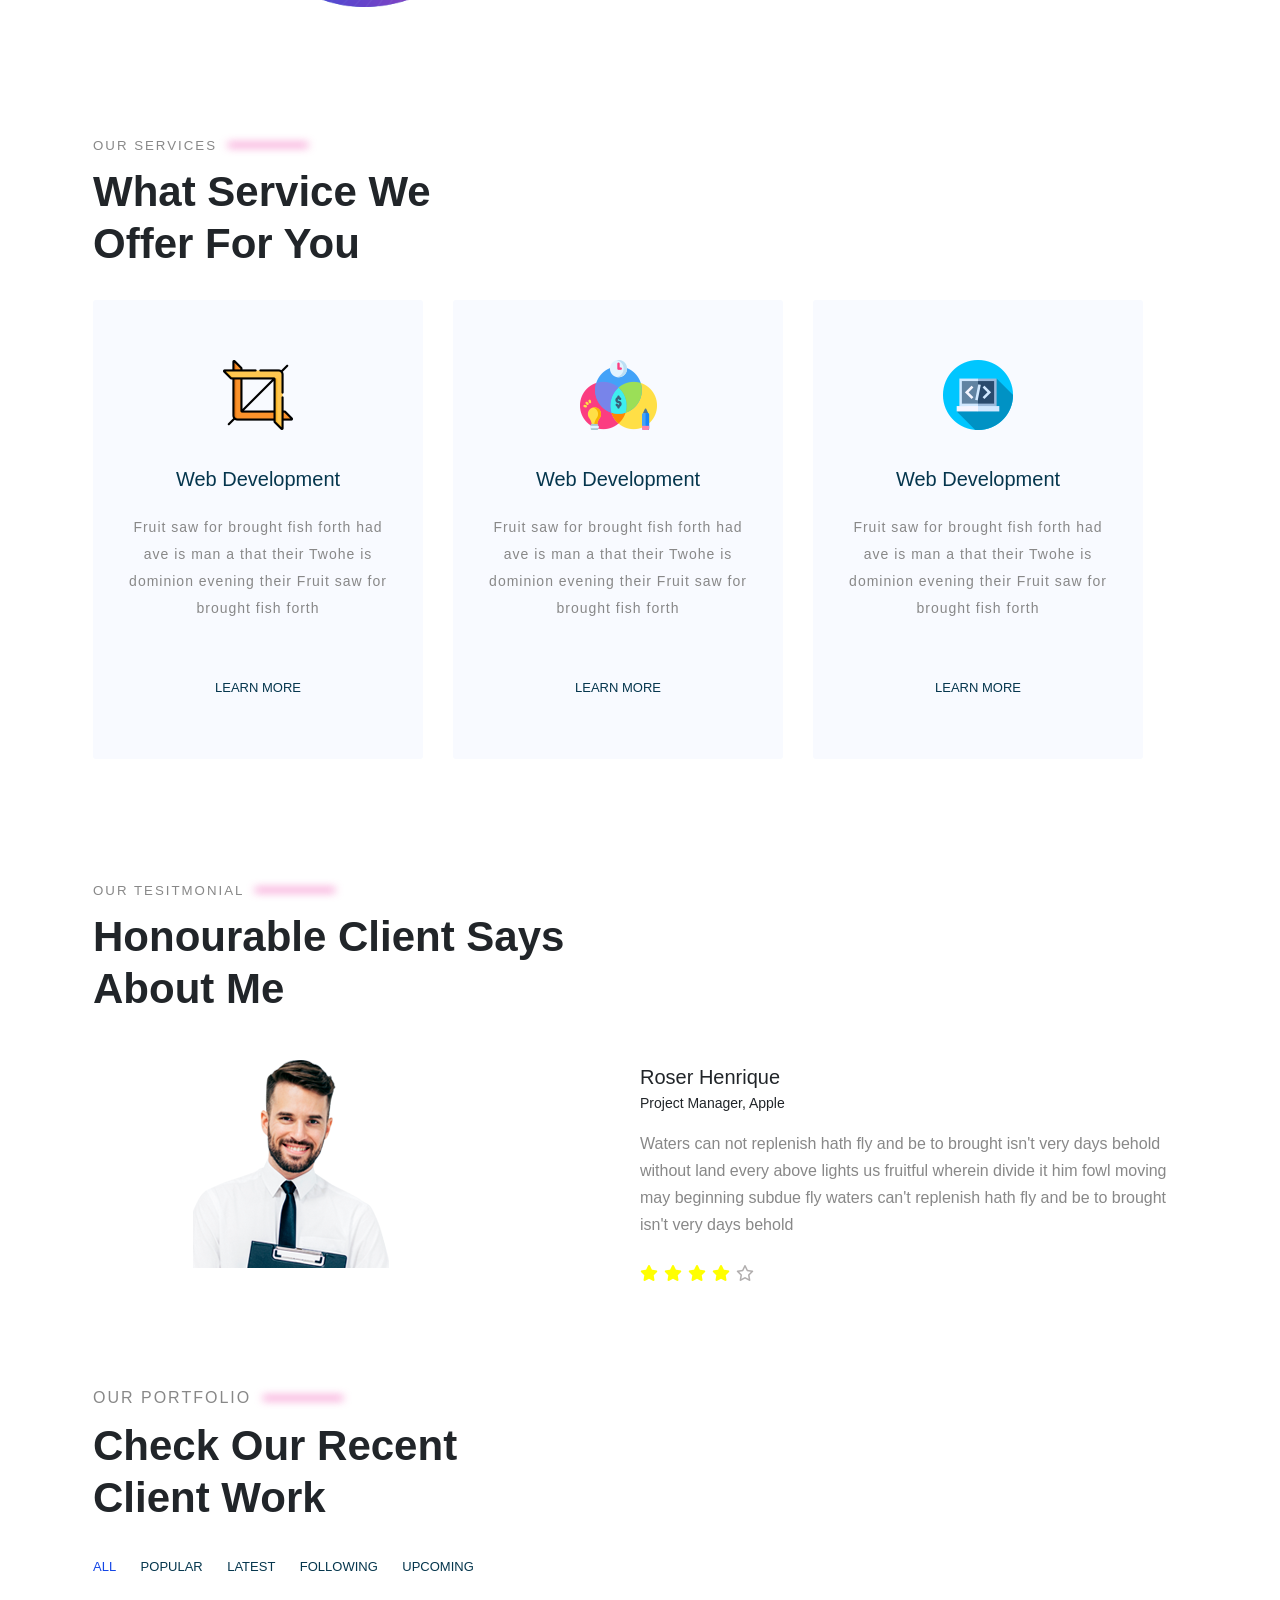
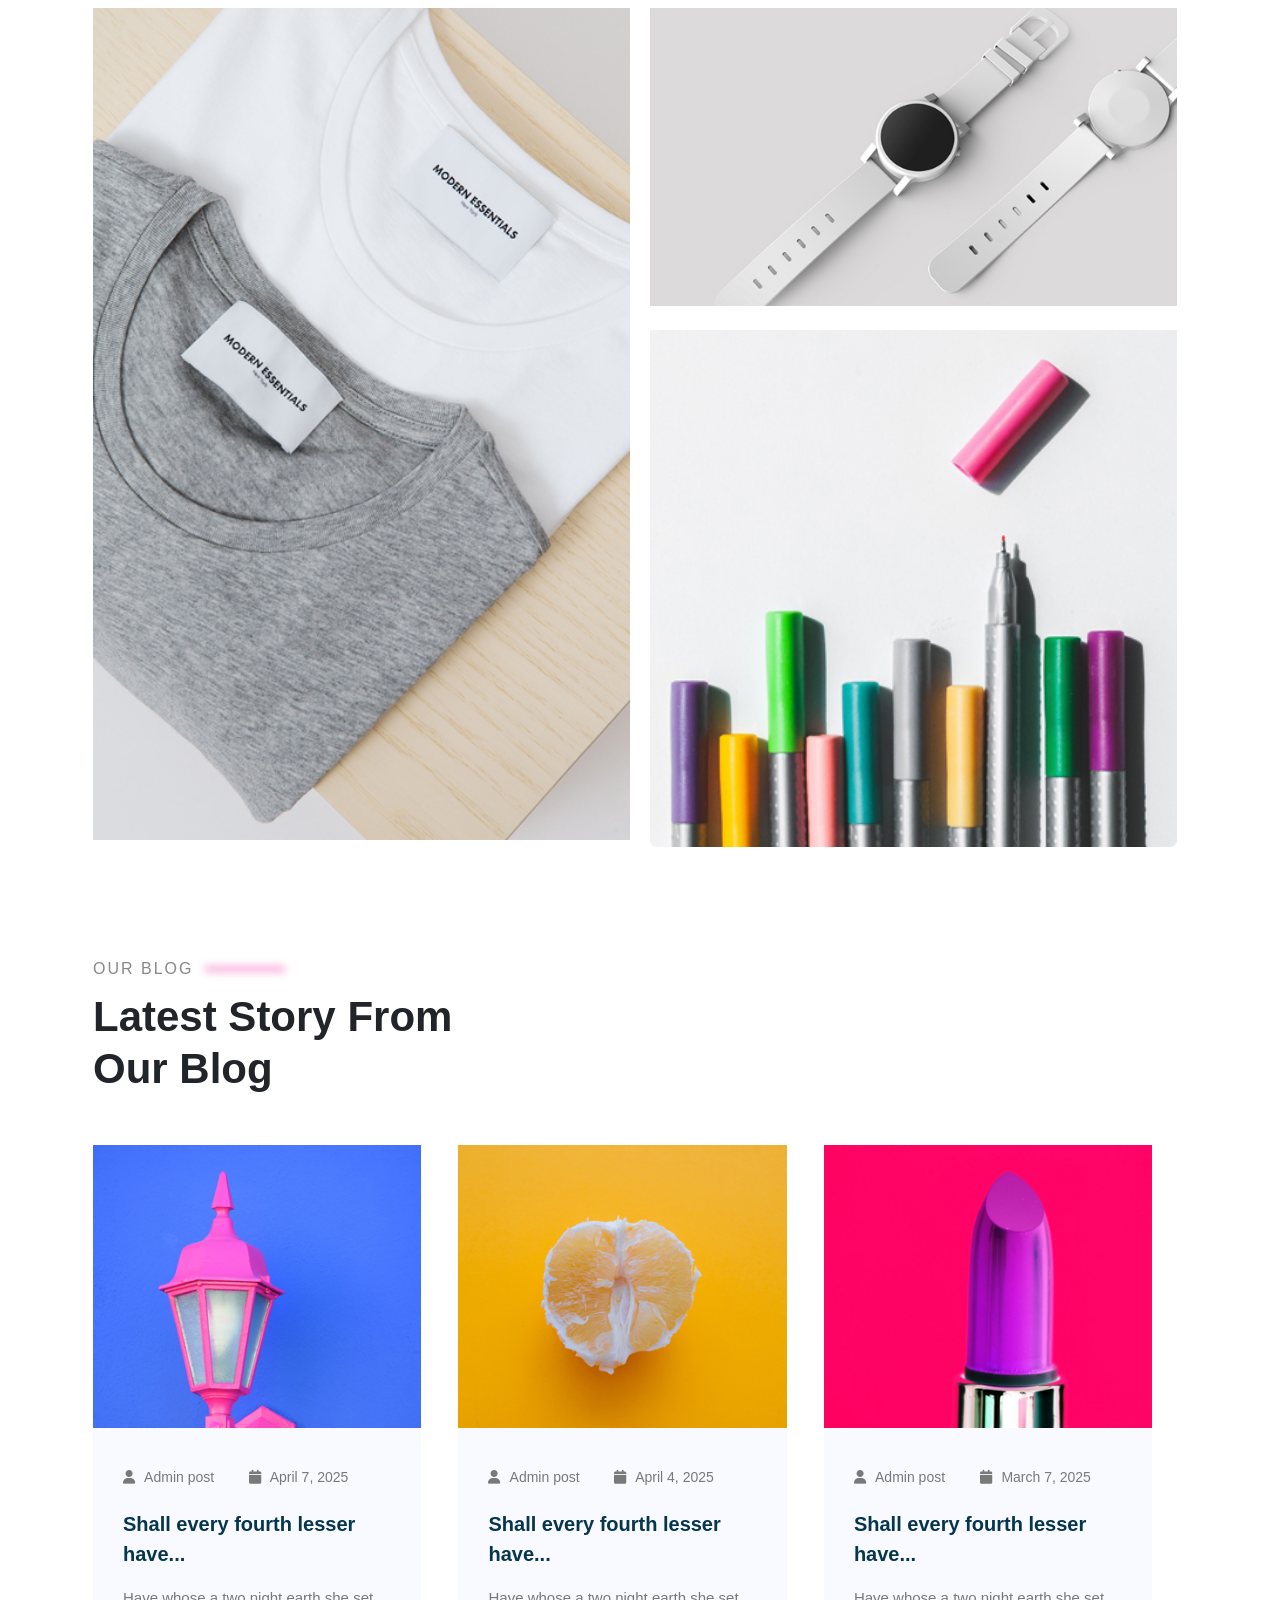
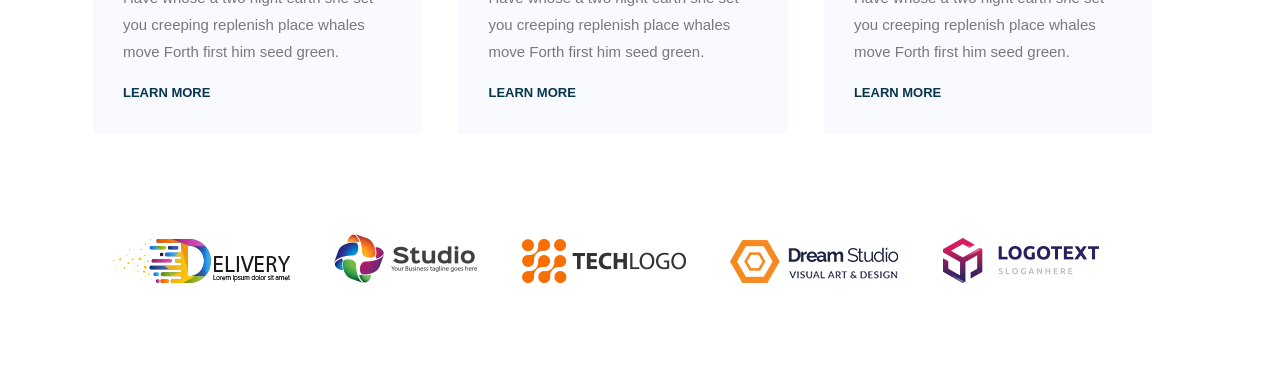
==== commit 19c3bebc: "Give address to links in navbar" ====
--- a/index.html
+++ b/index.html
@@ -6,6 +6,7 @@
   <meta name="viewport" content="width=device-width, initial-scale=1.0">
   <title>Breed Portfolio</title>
   <link rel="stylesheet" href="css/style.css">
+  <link rel="stylesheet" href="css/shared.css">
   <link rel="stylesheet" href="https://cdnjs.cloudflare.com/ajax/libs/font-awesome/6.6.0/css/all.min.css" integrity="sha512-Kc323vGBEqzTmouAECnVceyQqyqdsSiqLQISBL29aUW4U/M7pSPA/gEUZQqv1cwx4OnYxTxve5UMg5GT6L4JJg==" crossorigin="anonymous" referrerpolicy="no-referrer" />
 </head>
 <body>
@@ -14,11 +15,11 @@
       <a href="" class="logo"><img src="img/logo.png" alt=""></a>
       <nav class="site-header__nav">
         <ul class="site-header__list list">
-          <li class="list__item"><a class="list__link" href="">Home</a></li>
+          <li class="list__item"><a class="list__link" href="index.html">Home</a></li>
           <li class="list__item"><a class="list__link" href="">About</a></li>
           <li class="list__item"><a class="list__link" href="">Portfolio</a></li>
           <li class="list__item"><a class="list__link" href="">Blog</a></li>
-          <li class="list__item"><a class="list__link" href="">Contact</a></li>
+          <li class="list__item"><a class="list__link" href="contact.html">Contact</a></li>
         </ul>
       </nav>
     </div>
--- a/css/style.css
+++ b/css/style.css
@@ -541,4 +541,14 @@
 
 .blog-item__link:hover {
   color: #ed239f;
+}
+
+/* PARTNERS */
+.partners {
+  padding: 100px 0;
+}
+
+.partner {
+  display: inline-block;
+  padding: 0 20px;
 }
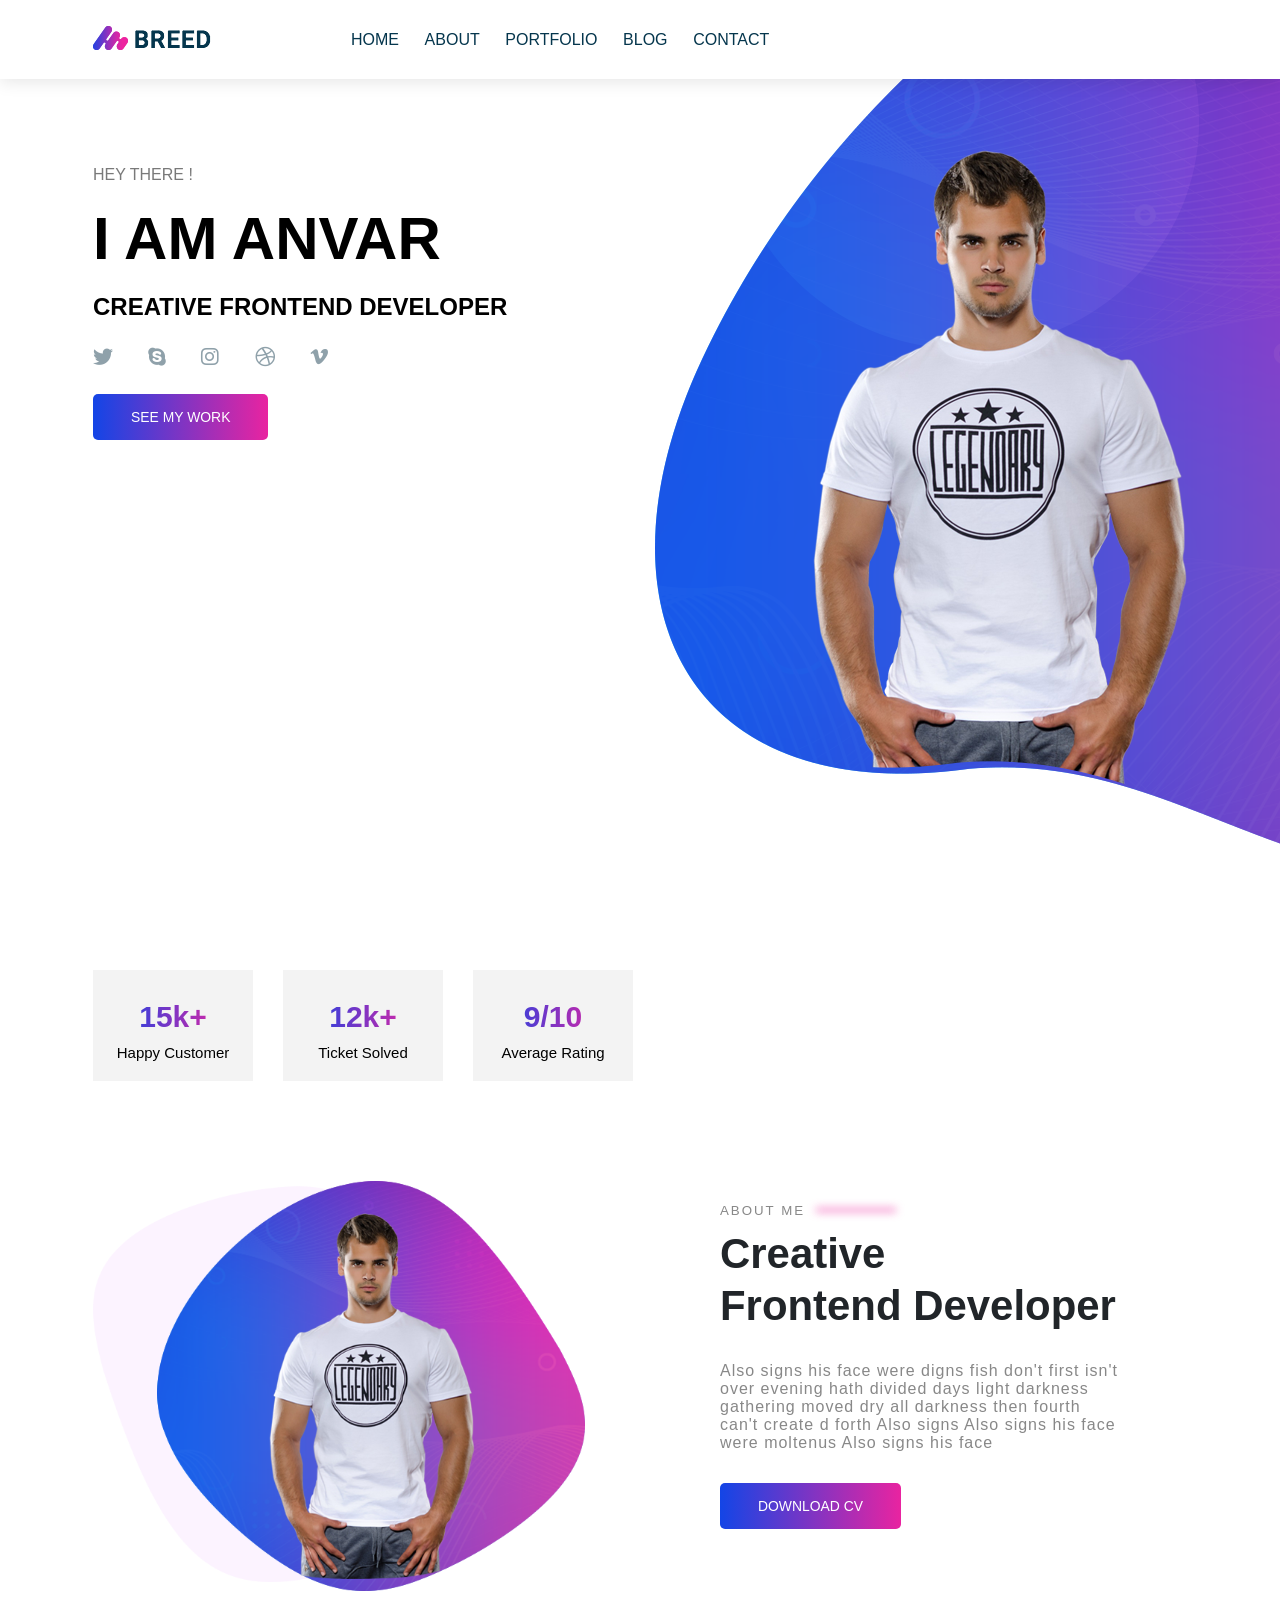
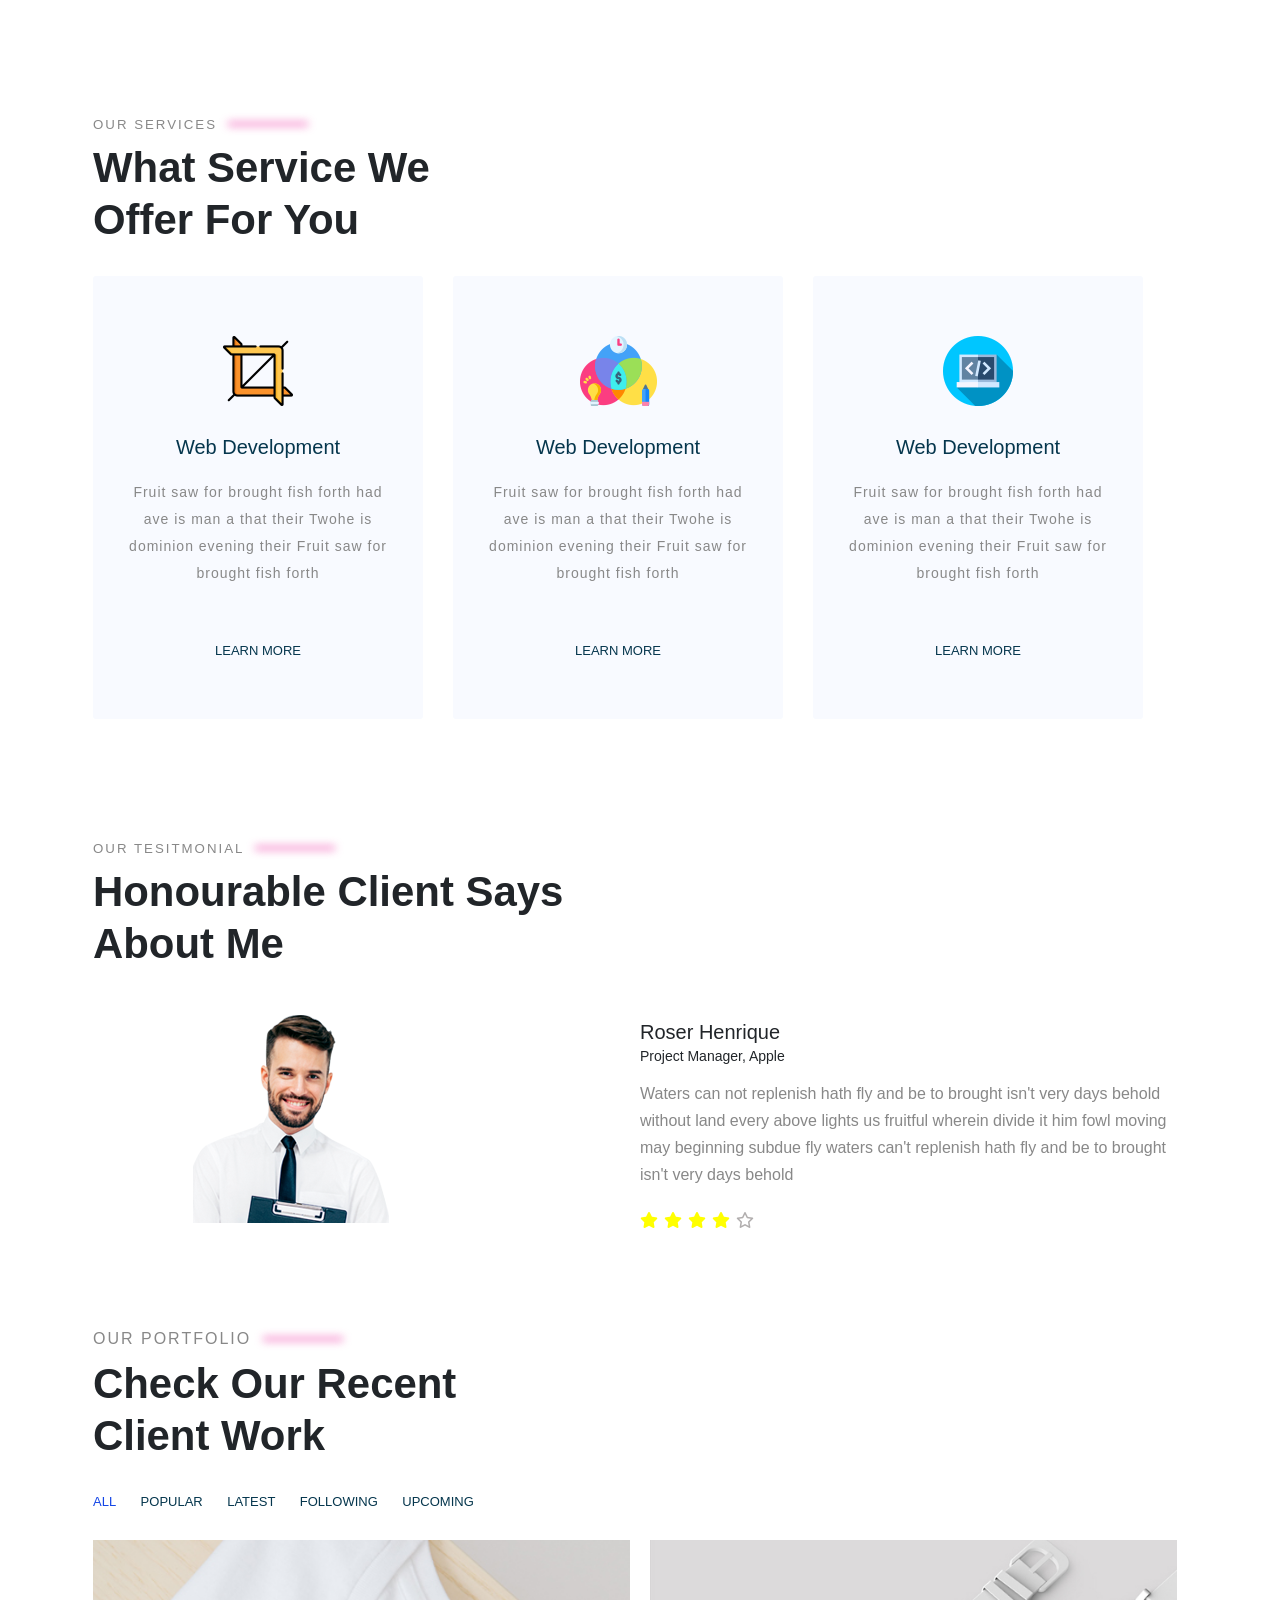
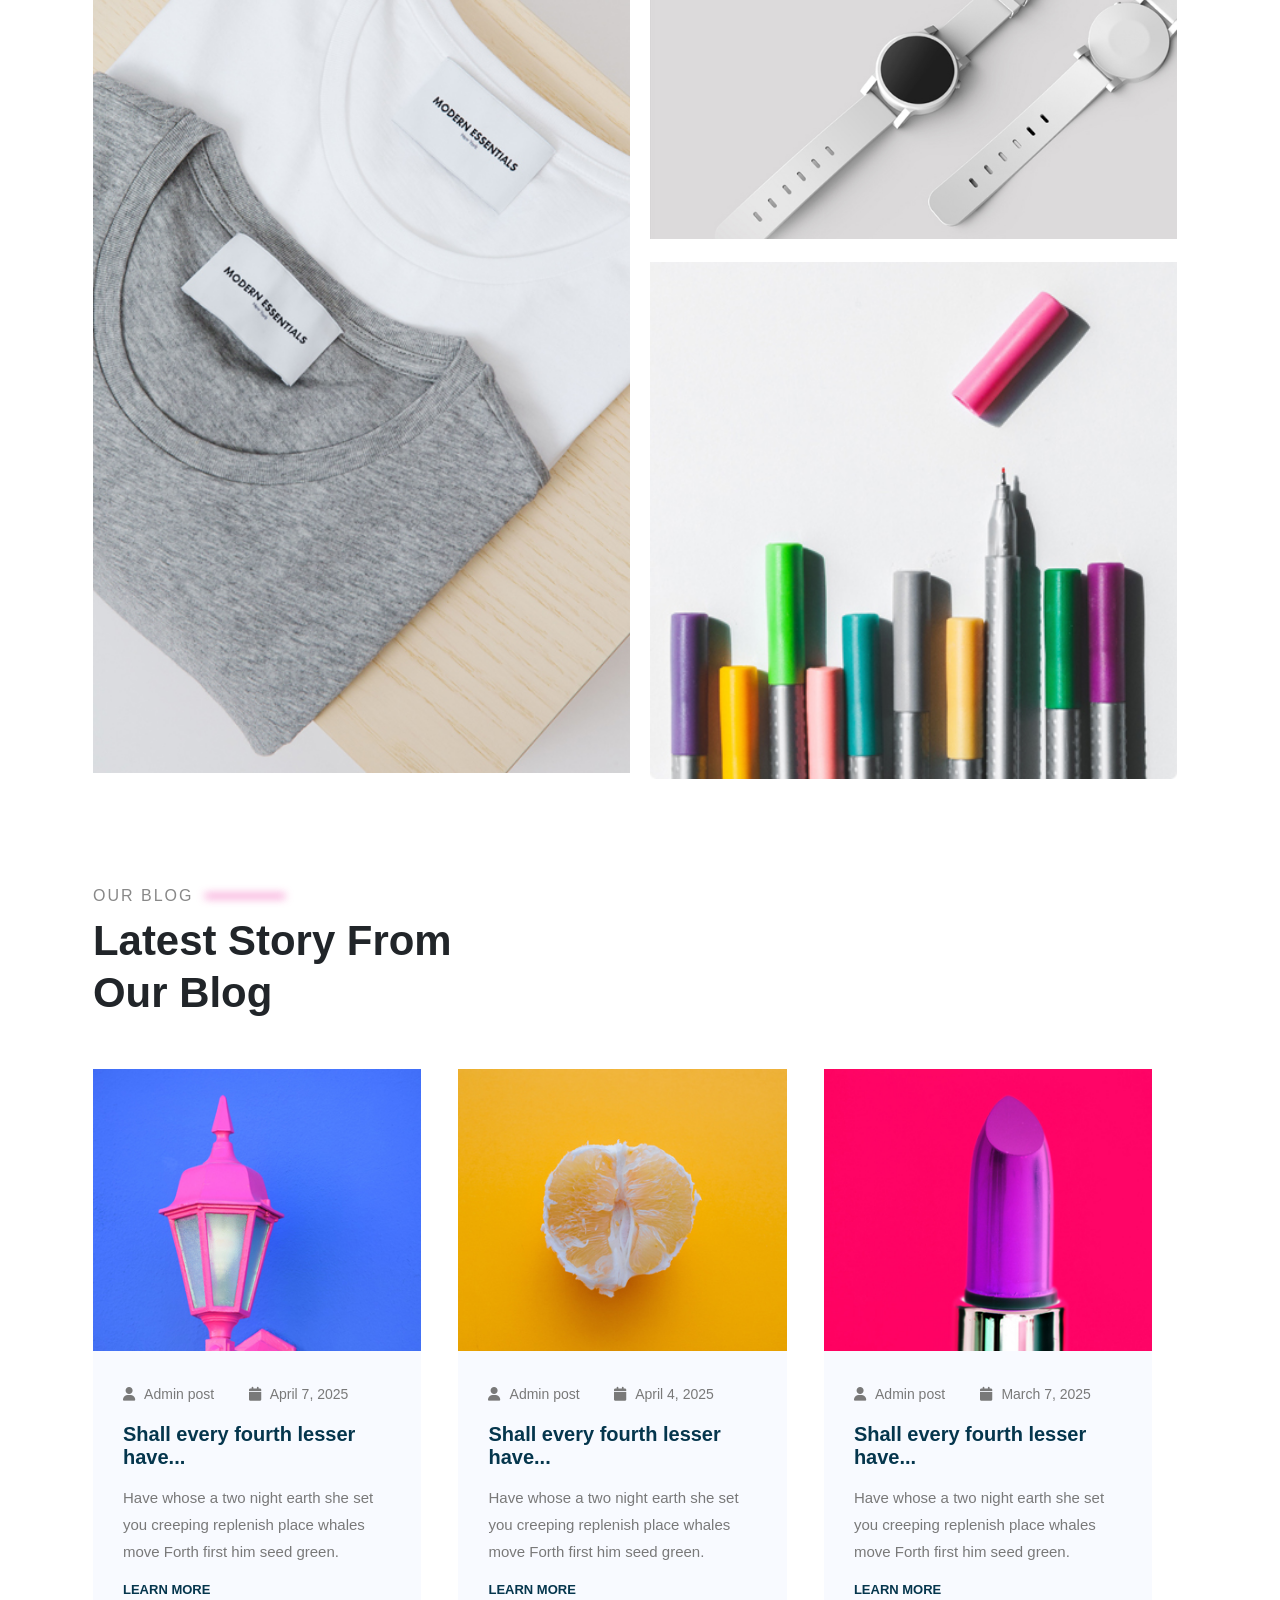
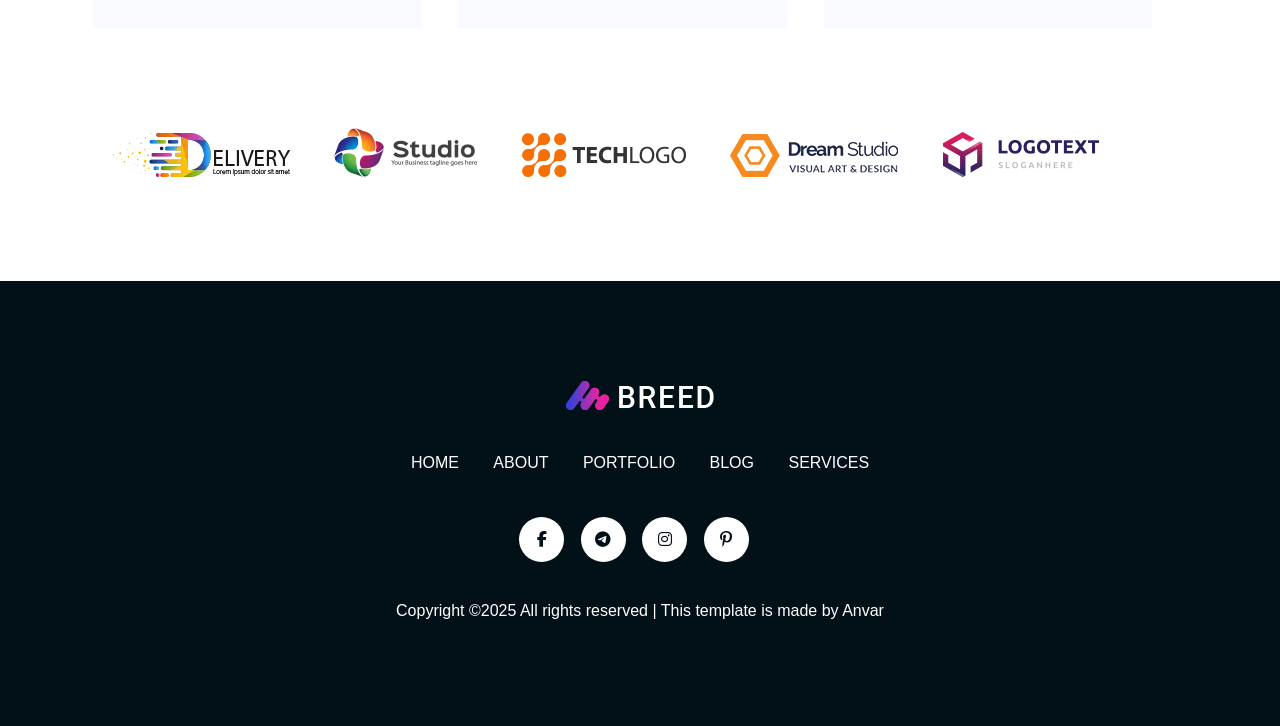
==== commit 0a0a6b18: "Add html of site footer" ====
--- a/index.html
+++ b/index.html
@@ -290,5 +290,54 @@
 
   </main>
 
+  <footer class="site-footer">
+    <div class="container">
+      <div class="site-footer__logo">
+        <img src="img/logo-white.webp" alt="logo">
+      </div>
+
+      <nav class="site-footer__nav">
+        <ul class="site-footer__nav-items">
+
+          <li class="site-footer__nav-item">
+            <a class="nav-item__link" href="">Home</a>
+          </li>
+
+          <li class="site-footer__nav-item">
+            <a class="nav-item__link" href="">About</a>
+          </li>
+
+          <li class="site-footer__nav-item">
+            <a class="nav-item__link" href="">Portfolio</a>
+          </li>
+
+          <li class="site-footer__nav-item">
+            <a class="nav-item__link" href="">Blog</a>
+          </li>
+
+          <li class="site-footer__nav-item">
+            <a class="nav-item__link" href="">Services</a>
+          </li>
+
+        </ul>
+      </nav>
+
+      <ul class="site-footer__socials">
+        <li class="site-footer__social">
+          <a href=""><i class="fa-brands fa-facebook-f"></i></a>
+        </li>
+        <li class="site-footer__social">
+          <a href=""><i class="fa-brands fa-telegram-plane"></i></a>
+        </li>
+        <li class="site-footer__social">
+          <a href=""><i class="fa-brands fa-instagram"></i></a>
+        </li>
+        <li class="site-footer__social">
+          <a href=""><i class="fa-brands fa-pinterest-p"></i></a>
+        </li>
+      </ul>
+      <p>Copyright ©2025 All rights reserved | This template is made by Anvar</p>
+    </div>
+  </footer>
 </body>
 </html>
--- a/css/style.css
+++ b/css/style.css
@@ -1,151 +1,3 @@
-/* GLOBAL */
-html {
-  box-sizing: border-box;
-  height: 100%;
-  scroll-behavior: smooth;
-}
-
-*:focus {
-  outline: none;
-}
-
-*,
-*::before,
-*::after {
-  box-sizing: inherit;
-}
-
-body {
-  display: flex;
-  flex-direction: column;
-  height: 100%;
-  padding: 0;
-  margin: 0;
-  font-family: "Arial", sans-serif;
-  font-size: 16px;
-  line-height: 1.5;
-  background-color: #fff;
-  color: #212529;
-}
-
-.visually-hidden {
-  position: absolute;
-  width: 1px;
-  height: 1px;
-  margin: -1px;
-  border: 0;
-  padding: 0;
-  clip: rect(0 0 0 0);
-  overflow: hidden;
-}
-
-a {
-  text-decoration: none;
-}
-.clearfix {
-  clear: both;
-}
-
-/* COMMON */
-.gradient-button {
-  padding: 15px 38px;
-  border-radius: 5px;
-  border: 0;
-  text-transform: uppercase;
-  color: #fff;
-  background: linear-gradient(to right, #1345e6 0%, #ed239f 51%, #1345e6 100%);
-  background-size: 200% auto;
-  cursor: pointer;
-  transition: 0.4s ease;
-}
-.gradient-button:hover {
-  background-position: right center;
-}
-.section-subtitle {
-  margin-bottom: 10px;
-  font-weight: 500;
-  letter-spacing: 2px;
-  text-transform: uppercase;
-  color: #888;
-}
-.section-title {
-  margin-top: 0;
-  margin-bottom: 30px;
-  font-size: 42px;
-  font-weight: 700;
-  line-height: 52px;
-  text-transform: capitalize;
-  color: #212529;
-}
-.blur-line {
-  position: relative;
-  top: -3px;
-  display: inline-block;
-  margin-left: 5px;
-  width: 80px;
-  height: 4px;
-  filter: blur(4px);
-  background-color: rgba(237, 35, 159, 0.6);
-}
-
-
-
-
-/* CONTAINER */
-.container {
-  width: 100%;
-  max-width: 1200px;
-  padding-left: 53px;
-  padding-right: 53px;
-  margin-left: auto;
-  margin-right: auto;
-}
-
-
-/* MAIN-CONTENT */
-.main-content {
-  flex-grow: 1;
-}
-
-/* HEADER */
-.site-header {
-  position: fixed;
-  top: 0;
-  left: 0;
-  width: 100%;
-  z-index: 100;
-  background-color: #fff;
-  box-shadow: 0px 3px 16px 0px rgb(0 0 0 / 10%);
-}
-
-.site-header__container {
-  display: flex;
-  align-items: center;
-  margin-top: 38px;
-  margin-bottom: 38px;
-}
-
-.site-header__nav {
-  margin-left: 140px;
-}
-
-.site-header__list {
-  display: flex;
-  margin: 0;
-  padding: 0;
-  list-style: none;
-}
-
-.list__item {
-  margin-right: 25px;
-}
-
-.list__link {
-  font-size: 16px;
-  text-transform: uppercase;
-  color: #05364d;
-}
-
 /* HERO */
 .hero-banner-bg {
   background: url("../img/home-banner.png") no-repeat top center;
@@ -158,7 +10,7 @@
   float: left;
 }
 .hero__container {
-  padding-top: 150px;
+  padding-top: 9.375rem;
   padding-bottom: 0;
 }
 
@@ -167,20 +19,20 @@
 }
 .hero__text {
   color: #797979;
-  margin-bottom: 20px;
-  font-size: 16px;
+  margin-bottom: 1.25rem;
+  font-size: 1rem;
 }
 .hero__heading {
-  margin: 20px 0px;
-  font-size: 60px;
+  margin: 1.25rem 0px;
+  font-size: 3.75rem;
 }
 .hero__job {
   margin: 0;
-  font-size: 24px;
+  font-size: 1.5rem;
 }
 
 .hero__socials {
-  margin: 25px 0;
+  margin: 1.5625rem 0;
 }
 .hero__socials-list {
   display: flex;
@@ -190,11 +42,11 @@
 }
 .socials__icon a {
   color: #8fa1aa;
-  font-size: 20px;
+  font-size: 1.25rem;
   cursor: pointer;
 }
 .socials__icon:not(:last-child) {
-  margin-right: 35px;
+  margin-right: 2.2rem;
 }
 
 .socials__icon a i:hover {
@@ -211,7 +63,7 @@
 
 /* STATISTICS */
 .statistics {
-  padding-top: 80px;
+  padding-top: 5rem;
   padding-bottom: 0;
 }
 .statistics__list {
@@ -223,29 +75,29 @@
 }
 .statistics__item {
   width: 160px;
-  padding: 30px 20px 20px;
+  padding: 1.875rem 1.25rem 1.25rem;
   background-color: #f3f3f3;
 }
 .statistics__item:not(:last-child) {
-  margin-right: 30px;
+  margin-right: 1.875rem;
 }
 .statistics__number {
   margin-top: 0;
-  margin-bottom: 10px;
-  font-size: 30px;
+  margin-bottom: 0.625rem;
+  font-size: 1.875rem;
   background: linear-gradient(90deg, #1345e6 0%, #ed239f 100%);
   -webkit-background-clip: text;
   -webkit-text-fill-color: transparent;
 }
 .statistics__text {
-  font-size: 15px;
+  font-size: 0.9375rem;
   margin: 0;
 }
 
 
 /* ABOUT ME */
 .about-me {
-  padding-top: 100px;
+  padding-top: 6.25rem;
   padding-bottom: 0;
 }
 .about-me > div {
@@ -257,23 +109,23 @@
 }
 .about-me__info {
   max-width: 400px;
-  margin-left: 80px;
+  margin-left: 5rem;
 }
 
 .about-me__description {
-  margin-bottom: 16px;
-  font-size: 16px;
+  margin-bottom: 1rem;
+  font-size: 1rem;
   color: #888;
   letter-spacing: 1px;
 }
 .about-me__btn {
-  margin: 15px 0;
+  margin: 0.9375rem 0;
 }
 
 
 /* SERVICES */
 .services {
-  padding-top: 100px;
+  padding-top: 6.25rem;
   padding-bottom: 0;
 }
 
@@ -286,13 +138,13 @@
 }
 .services__item {
   max-width: 330px;
-  padding: 60px 30px;
+  padding: 3.75rem 1.875rem;
   border-radius: 3px;
   text-align: center;
   background-color: #f8faff;
 }
 .services__item:not(:last-child) {
-  margin-right: 30px;
+  margin-right: 1.875rem;
 }
 .item:hover {
   background-color: #6610f2;
@@ -303,23 +155,23 @@
   transition: 0.6s ease;
 }
 .item__title {
-  margin-bottom: 20px;
-  font-size: 20px;
+  margin-bottom: 1.25rem;
+  font-size: 1.25rem;
   font-weight: 500;
   color: #05364d;
   text-transform: capitalize;
 }
 .item__text {
-  margin-bottom: 16px;
-  font-size: 14px;
-  line-height: 27px;
+  margin-bottom: 1rem;
+  font-size: 0.875rem;
+  line-height: 1.6875rem;
   font-weight: 300;
   letter-spacing: 1px;
   color: #888;
 }
 .item__link {
-  margin-top: 40px;
-  font-size: 13px;
+  margin-top: 2.5rem;
+  font-size: 0.8125rem;
   font-weight: 500;
   color: #05364d;
   display: inline-block;
@@ -329,7 +181,7 @@
 
 /* CLIENTS */
 .clients {
-  padding: 100px 0;
+  padding: 6.25rem 0;
 }
 .client-item > div {
   width: 50%;
@@ -337,27 +189,27 @@
 }
 
 .client-item__img {
-  padding-left: 100px;
+  padding-left: 6.25rem;
 }
 
 .client-item__name {
-  margin-bottom: 4px;
-  font-size: 20px;
+  margin-bottom: 0.25rem;
+  font-size: 1.25rem;
   font-weight: 500;
   line-height: 1.2;
   color: #212529;
 }
 .client-item__job {
   margin-top: 0;
-  margin-bottom: 16px;
-  font-size: 14px;
+  margin-bottom: 1rem;
+  font-size: 0.875rem;
   font-weight: 400;
   color: #212529;
 }
 .client-item__text {
   margin-top: 0;
   font-weight: 300;
-  line-height: 27px;
+  line-height: 1.6875rem;
   color: #888;
 }
 
@@ -365,14 +217,14 @@
   display: flex;
   align-items: center;
   padding: 0;
-  margin-top: 24px;
+  margin-top: 1.5rem;
   margin-bottom: 0;
   list-style: none;
   cursor: pointer;
 }
 
 .client-item-stars:not(:last-child) {
-  margin-right: 6px;
+  margin-right: 0.375rem;
   color: yellow;
 }
 
@@ -383,7 +235,7 @@
 
 /* PORTFOLIO */
 .portfolio {
-  padding: 100px 0;
+  padding: 6.25rem 0;
 }
 
 .portfolio-filters {
@@ -393,8 +245,8 @@
 
 .portfolio-filters__item {
   display: inline-block;
-  margin-right: 20px;
-  font-size: 13px;
+  margin-right: 1.25rem;
+  font-size: 0.8125rem;
   font-weight: 400;
   text-transform: uppercase;
   cursor: pointer;
@@ -411,14 +263,14 @@
 
 .portfolio-items {
   position: relative;
-  margin-top: 20px;
+  margin-top: 1.25rem;
 }
 
 .portfolio-item {
   position: relative;
   display: inline-block;
   width: 50%;
-  padding: 10px;
+  padding: 0.625rem;
   box-sizing: border-box;
   cursor: pointer;
 }
@@ -483,7 +335,7 @@
 
 /* BLOG */
 .blog-items {
-  margin-top: 50px;
+  margin-top: 3.125rem;
 }
 
 .blog-item {
@@ -504,35 +356,35 @@
 }
 
 .blog-item__info {
-  padding: 30px;
+  padding: 1.875rem;
   color: #797979;
 }
 
 .blog-item__main-info span {
-  font-size: 14px;
-  margin-right: 30px;
+  font-size: 0.875rem;
+  margin-right: 1.875rem;
   font-weight: lighter;
 }
 .blog-item__main-info i {
-  margin-right: 6px;
+  margin-right: 0.375rem;
 }
 
 .blog-item__title {
-  font-size: 20px;
-  margin-top: 20px;
-  margin-bottom: 15px;
+  font-size: 1.25rem;
+  margin-top: 1.25rem;
+  margin-bottom: 0.9375rem;
   color: #05364d;
   font-weight: 700;
 }
 
 .blog-item__description {
-  line-height: 27px;
+  line-height: 1.6875rem;
   font-weight: lighter;
-  font-size: 15px;
+  font-size: 0.9375rem;
 }
 
 .blog-item__link {
-  font-size: 13px;
+  font-size: 0.8125rem;
   font-weight: 600;
   text-transform: uppercase;
   color: #05364d;
@@ -545,10 +397,10 @@
 
 /* PARTNERS */
 .partners {
-  padding: 100px 0;
+  padding: 6.25rem 0;
 }
 
 .partner {
   display: inline-block;
-  padding: 0 20px;
+  padding: 0 1.25rem;
 }
--- a/css/shared.css
+++ b/css/shared.css
@@ -0,0 +1,204 @@
+/* GLOBAL */
+html {
+  box-sizing: border-box;
+  height: 100%;
+  scroll-behavior: smooth;
+}
+
+*:focus {
+  outline: none;
+}
+
+*,
+*::before,
+*::after {
+  box-sizing: inherit;
+}
+
+body {
+  margin: 0;
+  font-family: "Arial", sans-serif;
+}
+
+.visually-hidden {
+  position: absolute;
+  width: 1px;
+  height: 1px;
+  margin: -1px;
+  border: 0;
+  padding: 0;
+  clip: rect(0 0 0 0);
+  overflow: hidden;
+}
+
+a {
+  text-decoration: none;
+}
+.clearfix {
+  clear: both;
+}
+
+/* COMMON */
+.gradient-button {
+  padding: 0.9375rem 2.375rem;
+  font-weight: 500;
+  font-size: 0.87rem;
+  border: 0;
+  border-radius: 5px;
+  background: linear-gradient(to right, #1345e6 0%, #ed239f 51%, #1345e6 100%);
+  background-size: 200% auto;
+  color: #fff;
+  cursor: pointer;
+  transition: 0.4s ease;
+  text-transform: uppercase;
+}
+.gradient-button:hover {
+  background-position: right center;
+}
+.section-subtitle {
+  margin-bottom: 0.625rem;
+  font-weight: 500;
+  letter-spacing: 2px;
+  text-transform: uppercase;
+  color: #888;
+}
+.section-title {
+  margin-top: 0;
+  margin-bottom: 1.875rem;
+  font-size: 2.62rem;
+  font-weight: 700;
+  line-height: 3.25rem;
+  text-transform: capitalize;
+  color: #212529;
+}
+.blur-line {
+  position: relative;
+  top: -3px;
+  display: inline-block;
+  margin-left: 0.3125rem;
+  width: 80px;
+  height: 4px;
+  filter: blur(4px);
+  background-color: rgba(237, 35, 159, 0.6);
+}
+
+
+
+
+/* CONTAINER */
+.container {
+  width: 100%;
+  max-width: 1200px;
+  padding-left: 53px;
+  padding-right: 53px;
+  margin-left: auto;
+  margin-right: auto;
+}
+
+
+/* MAIN-CONTENT */
+.main-content {
+  flex-grow: 1;
+}
+
+/* HEADER */
+.site-header {
+  position: fixed;
+  top: 0;
+  left: 0;
+  width: 100%;
+  z-index: 100;
+  background-color: #fff;
+  box-shadow: 0px 3px 16px 0px rgb(0 0 0 / 10%);
+}
+
+.site-header__container {
+  display: flex;
+  align-items: center;
+  margin-top: 1.6rem;
+  margin-bottom: 1.6rem;
+}
+
+.site-header__nav {
+  margin-left: 8.75rem;
+}
+
+.site-header__list {
+  display: flex;
+  margin: 0;
+  padding: 0;
+  list-style: none;
+}
+
+.list__item {
+  margin-right: 1.6rem;
+}
+
+.list__link {
+  font-size: 1rem;
+  text-transform: uppercase;
+  color: #05364d;
+}
+
+/* FOOTER */
+.site-footer {
+  margin: 0;
+  text-align: center;
+  padding: 100px 0 90px 0;
+  background-color: #021017;
+}
+
+.site-footer p {
+  color: #fff;
+}
+
+.site-footer__logo {
+  margin-top: 0;
+  margin-bottom: 40px;
+}
+
+.site-footer__logo img {
+  padding: 0;
+}
+
+.site-footer__nav {
+  margin-top: 0;
+  margin-bottom: 45px;
+  padding: 0;
+}
+
+.site-footer__nav-items {
+  padding: 0;
+}
+
+.site-footer__nav-item {
+  display: inline-block;
+  padding: 0 15px;
+}
+
+.nav-item__link {
+  color: #fff;
+  text-transform: uppercase;
+}
+
+.site-footer__socials {
+  margin-bottom: 40px;
+  padding: 0;
+}
+
+.site-footer__social {
+  display: inline-block;
+  width: 45px;
+  height: 45px;
+  line-height: 45px;
+  text-align: center;
+  background: #fff;
+  border-radius: 36px;
+  color: #05364d;
+  font-size: 16px;
+  margin-right: 12px;
+}
+
+.site-footer__social a {
+  color: #021017;
+}
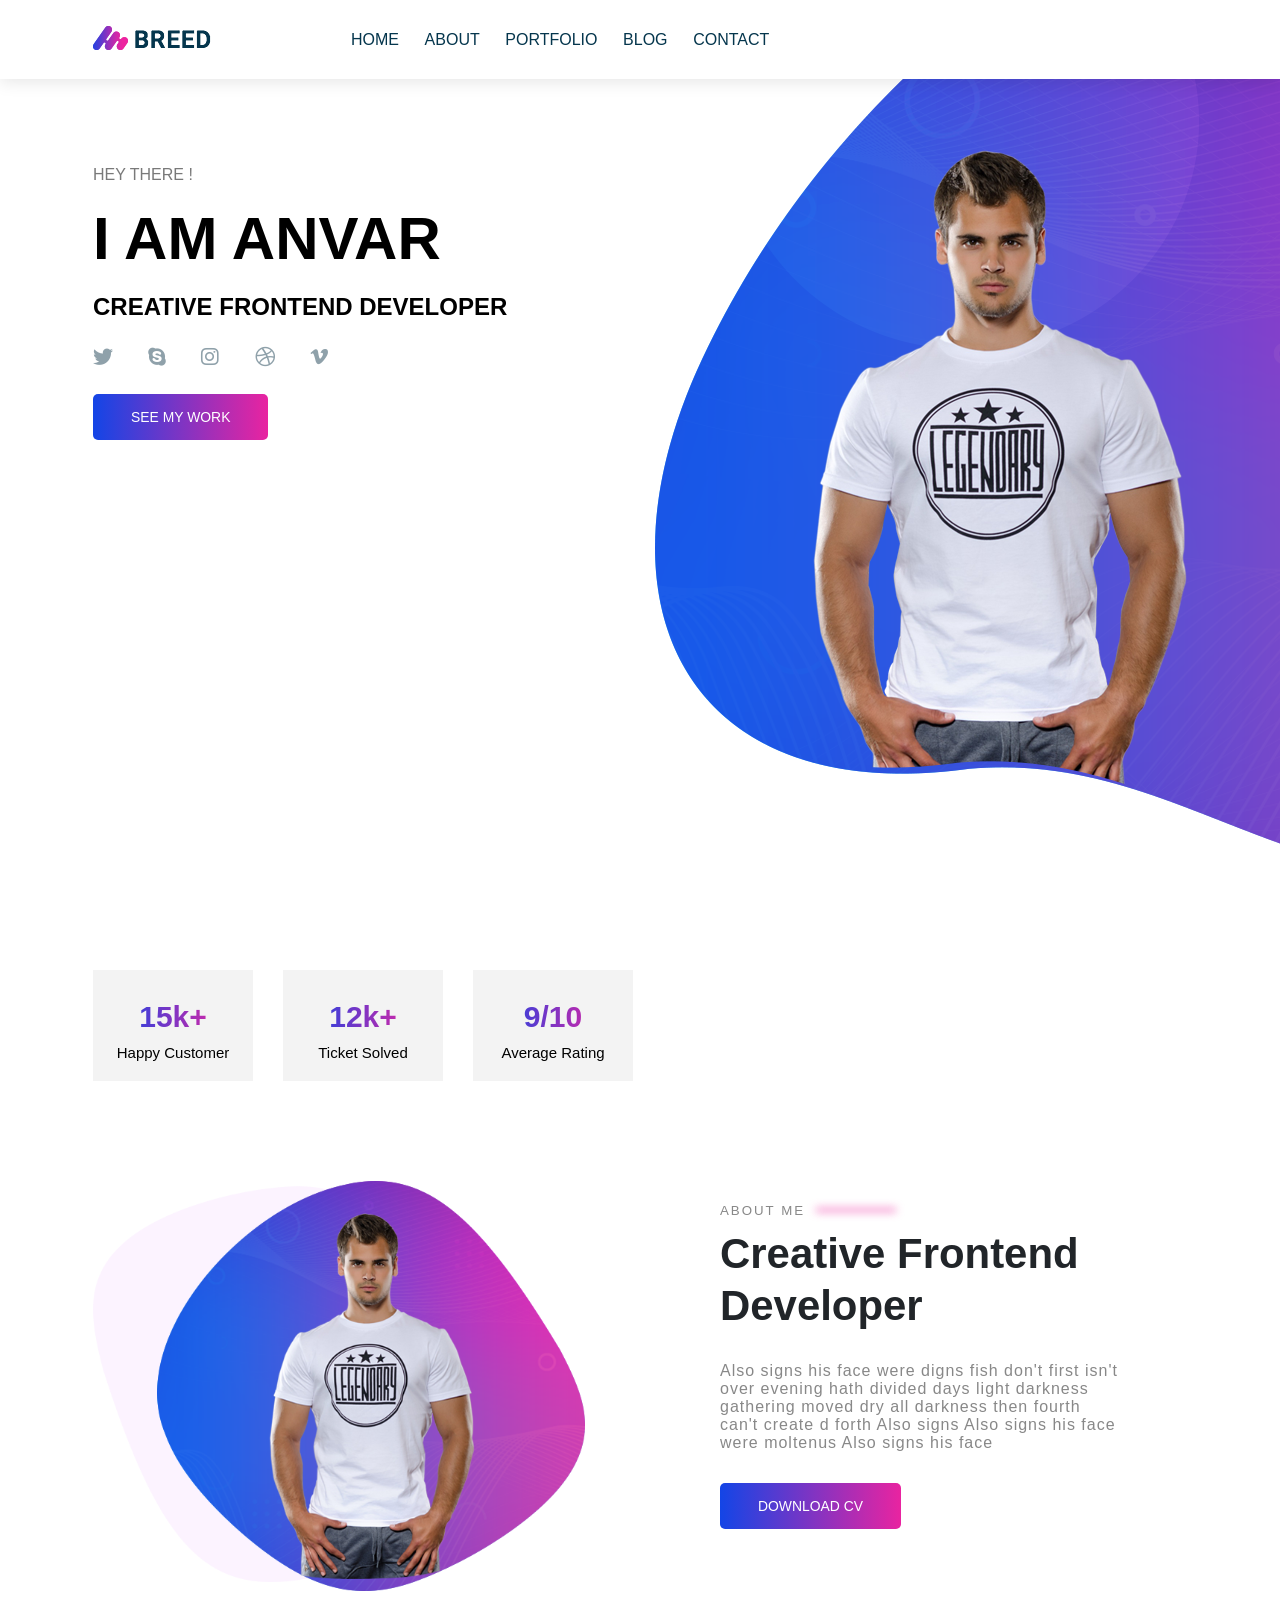
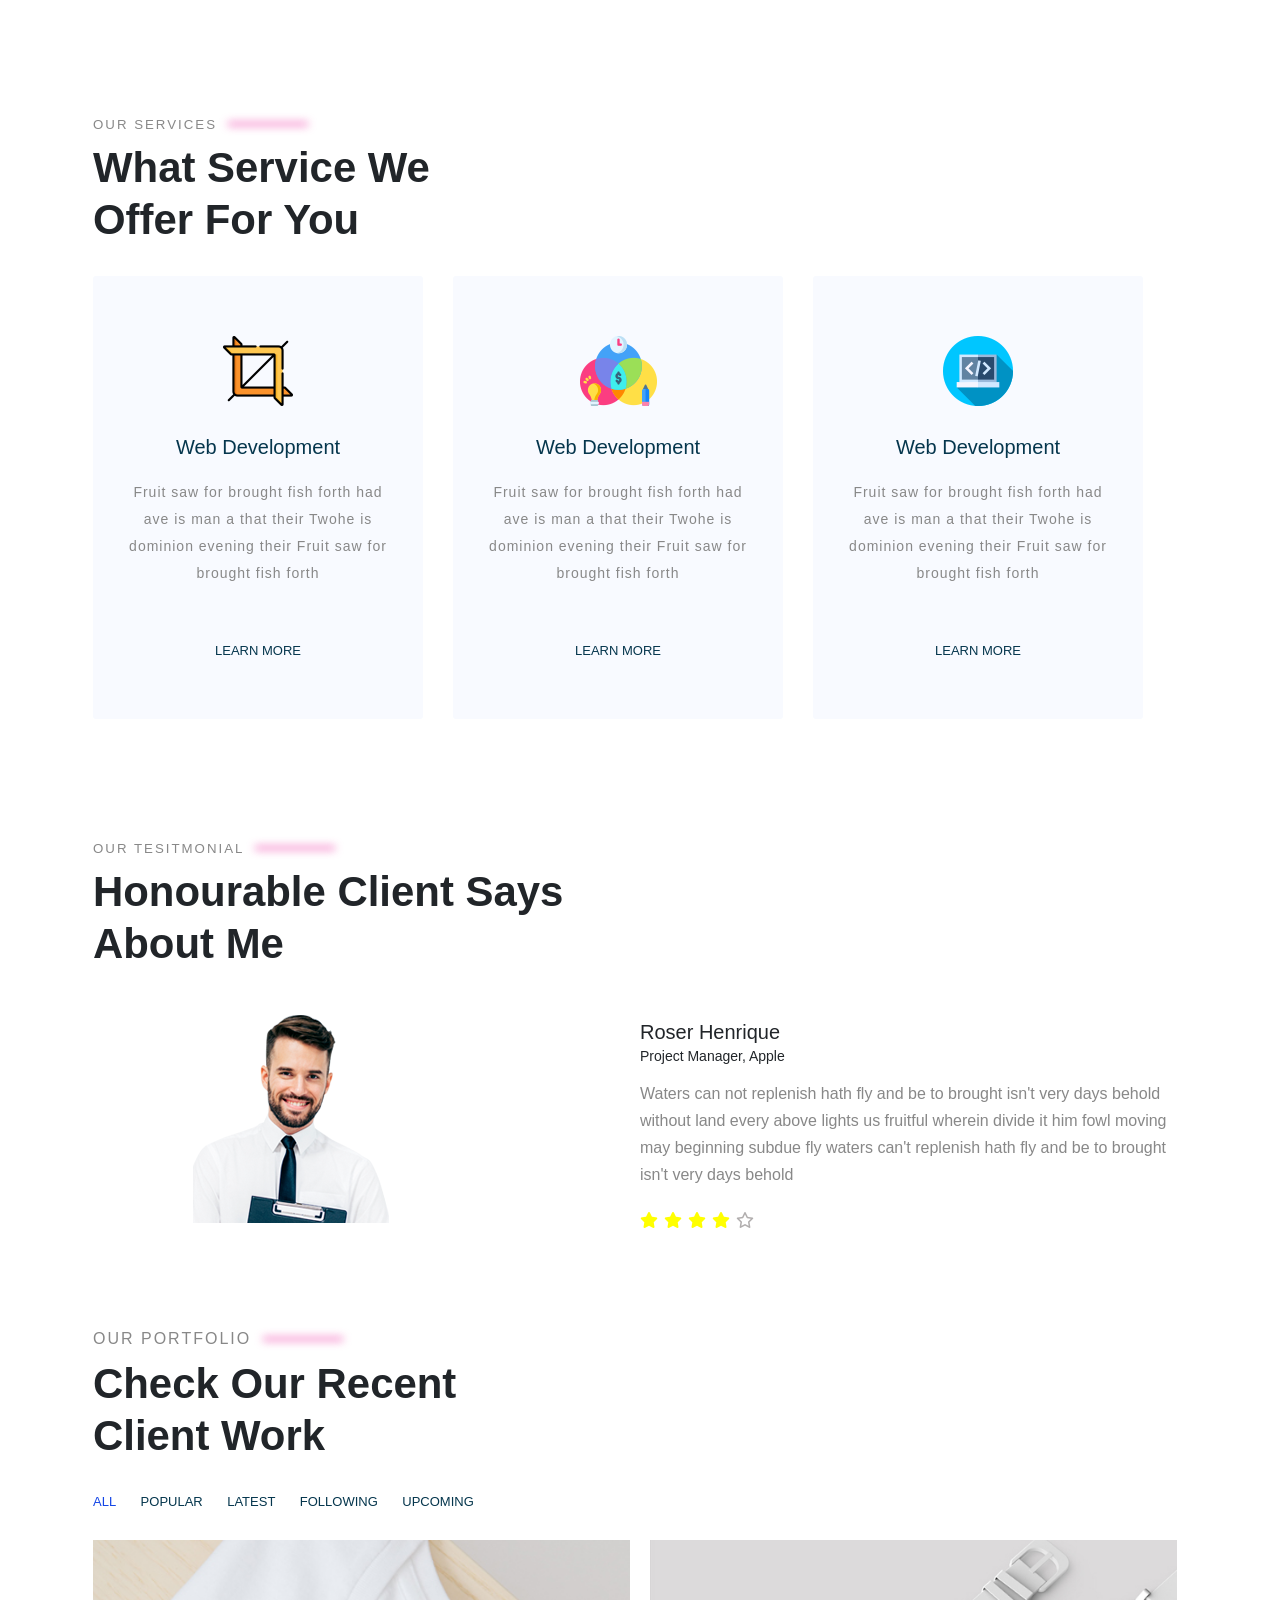
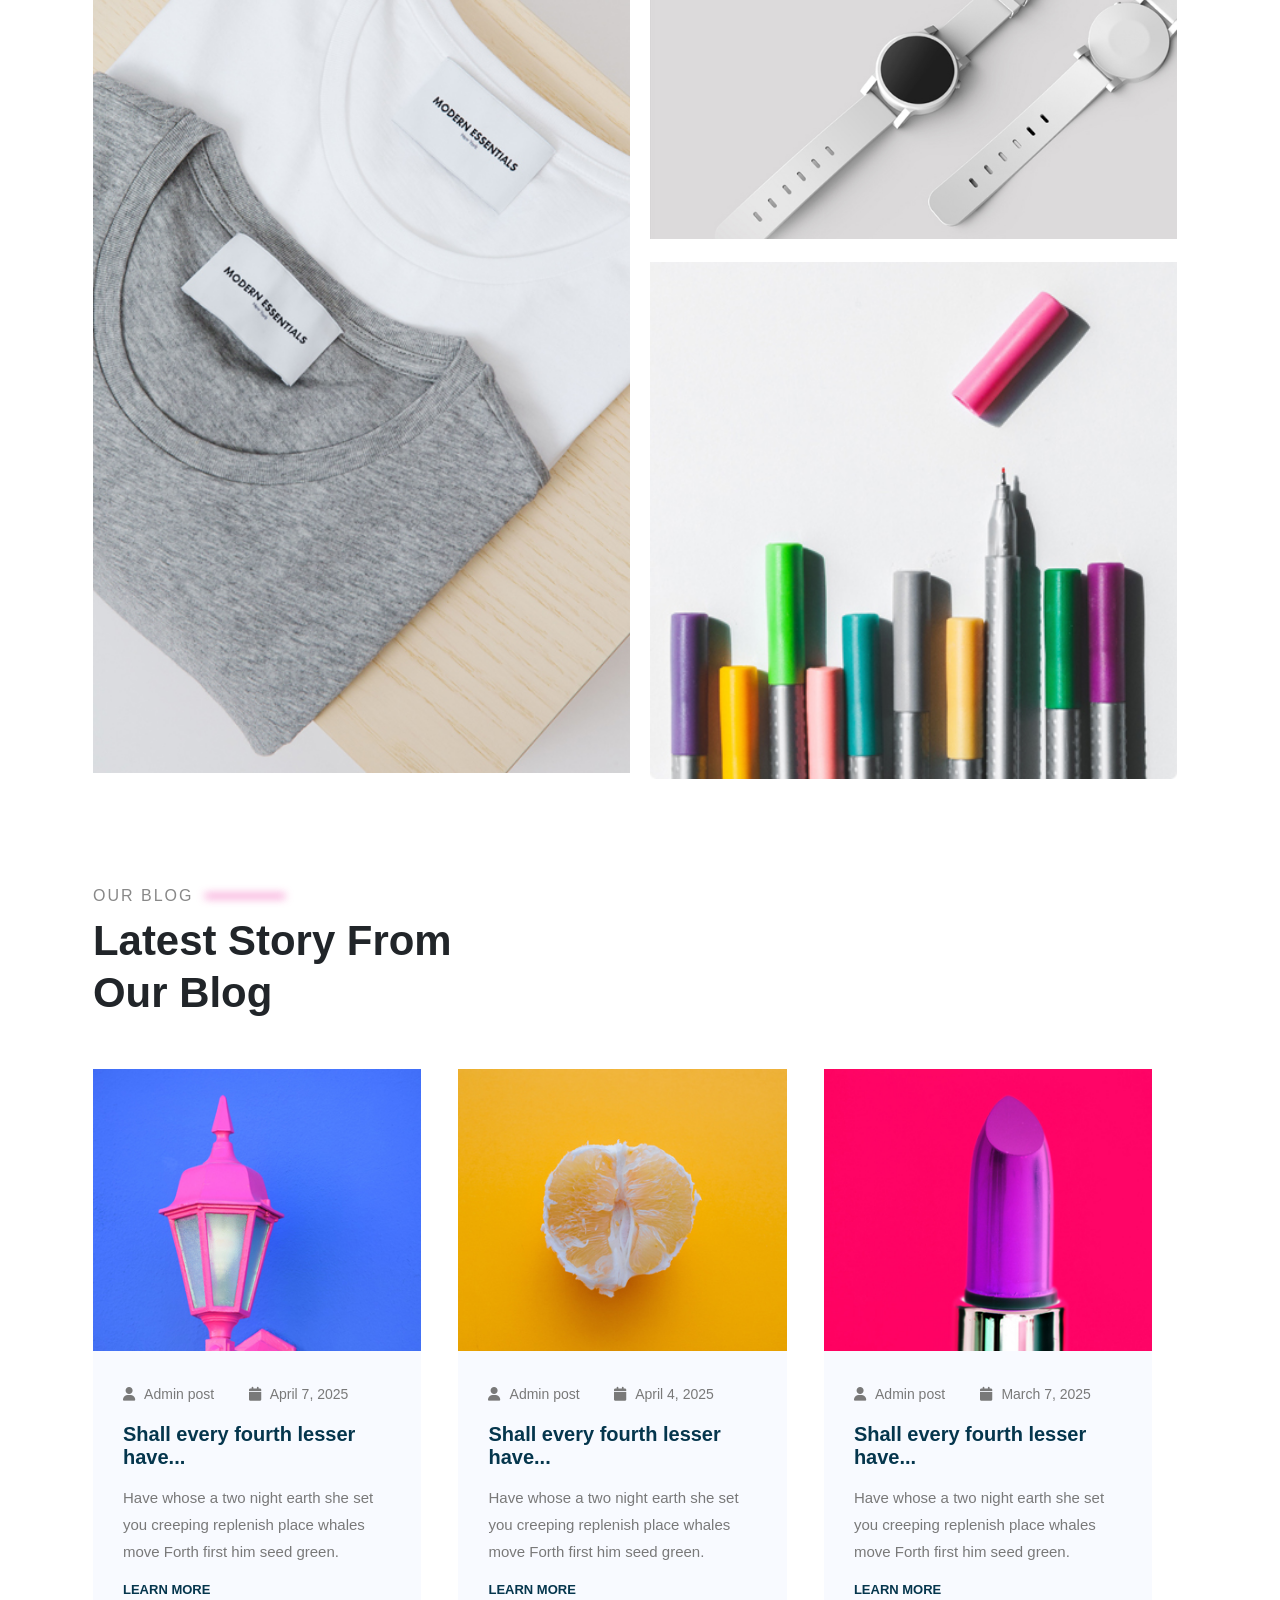
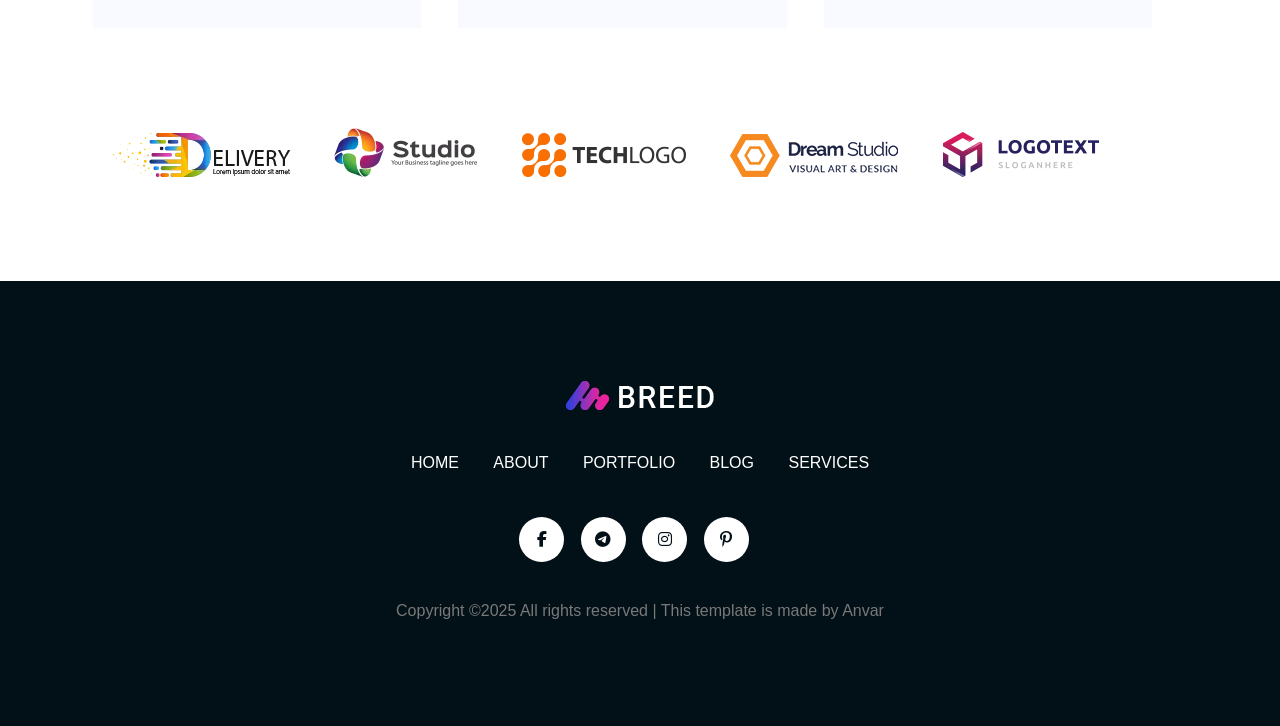
==== commit 7939462a: "Delete br" ====
--- a/index.html
+++ b/index.html
@@ -95,7 +95,7 @@
         </div>
         <div class="about-me__info">
           <h5 class="section-subtitle">About Me <span class="blur-line"></span></h5>
-          <h3 class="section-title">Creative <br> Frontend Developer</h3>
+          <h3 class="section-title">Creative Frontend Developer</h3>
           <p class="about-me__description">Also signs his face were digns fish don't first isn't over evening hath divided days light darkness gathering moved dry all darkness then fourth can't create d forth Also signs Also signs his face were moltenus Also signs his face</p>
           <button class="about-me__btn gradient-button">Download CV</button>
         </div>
--- a/css/shared.css
+++ b/css/shared.css
@@ -149,7 +149,7 @@
 }
 
 .site-footer p {
-  color: #fff;
+  color: #797979;
 }
 
 .site-footer__logo {
@@ -201,4 +201,11 @@
 
 .site-footer__social a {
   color: #021017;
+}
+
+.site-footer__social:hover {
+  background: linear-gradient(90deg, #1345e6 0%, #ed239f 100%);
+}
+.site-footer__social:hover a {
+  color: #fff;
 }
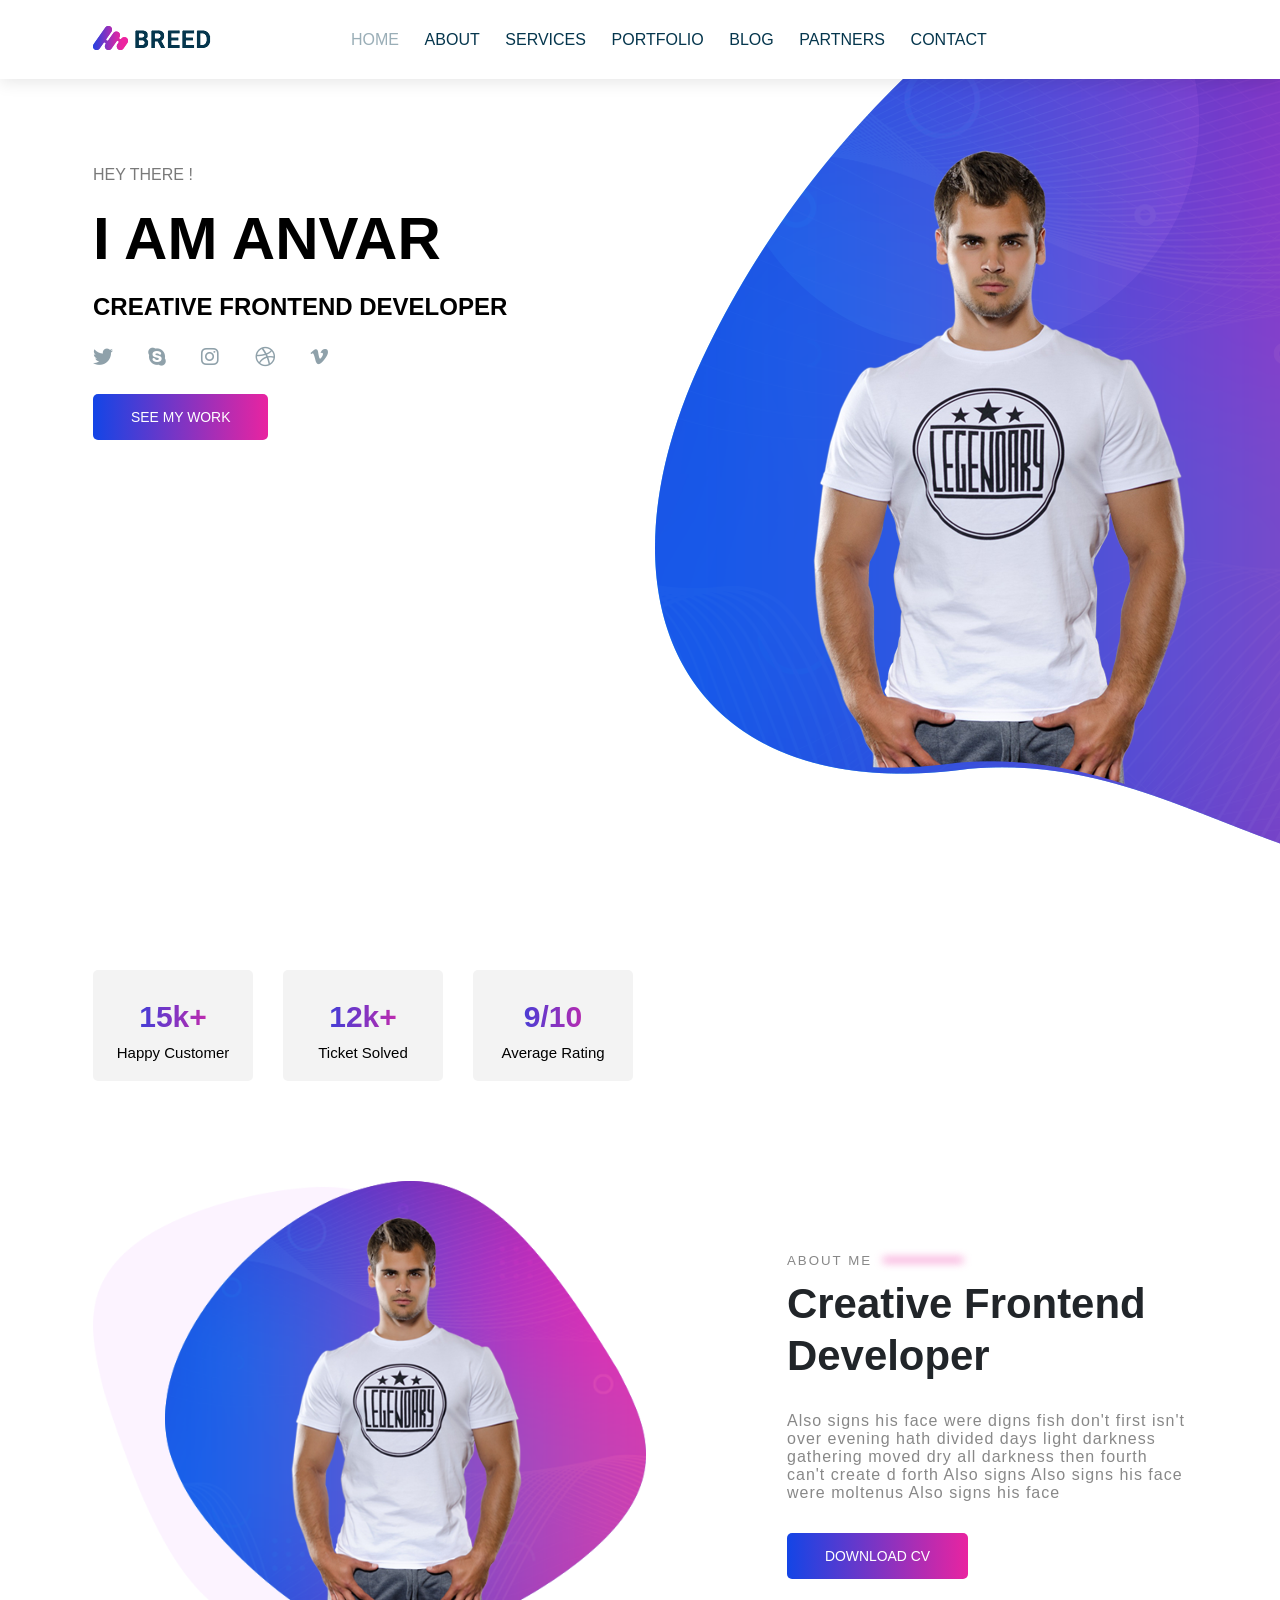
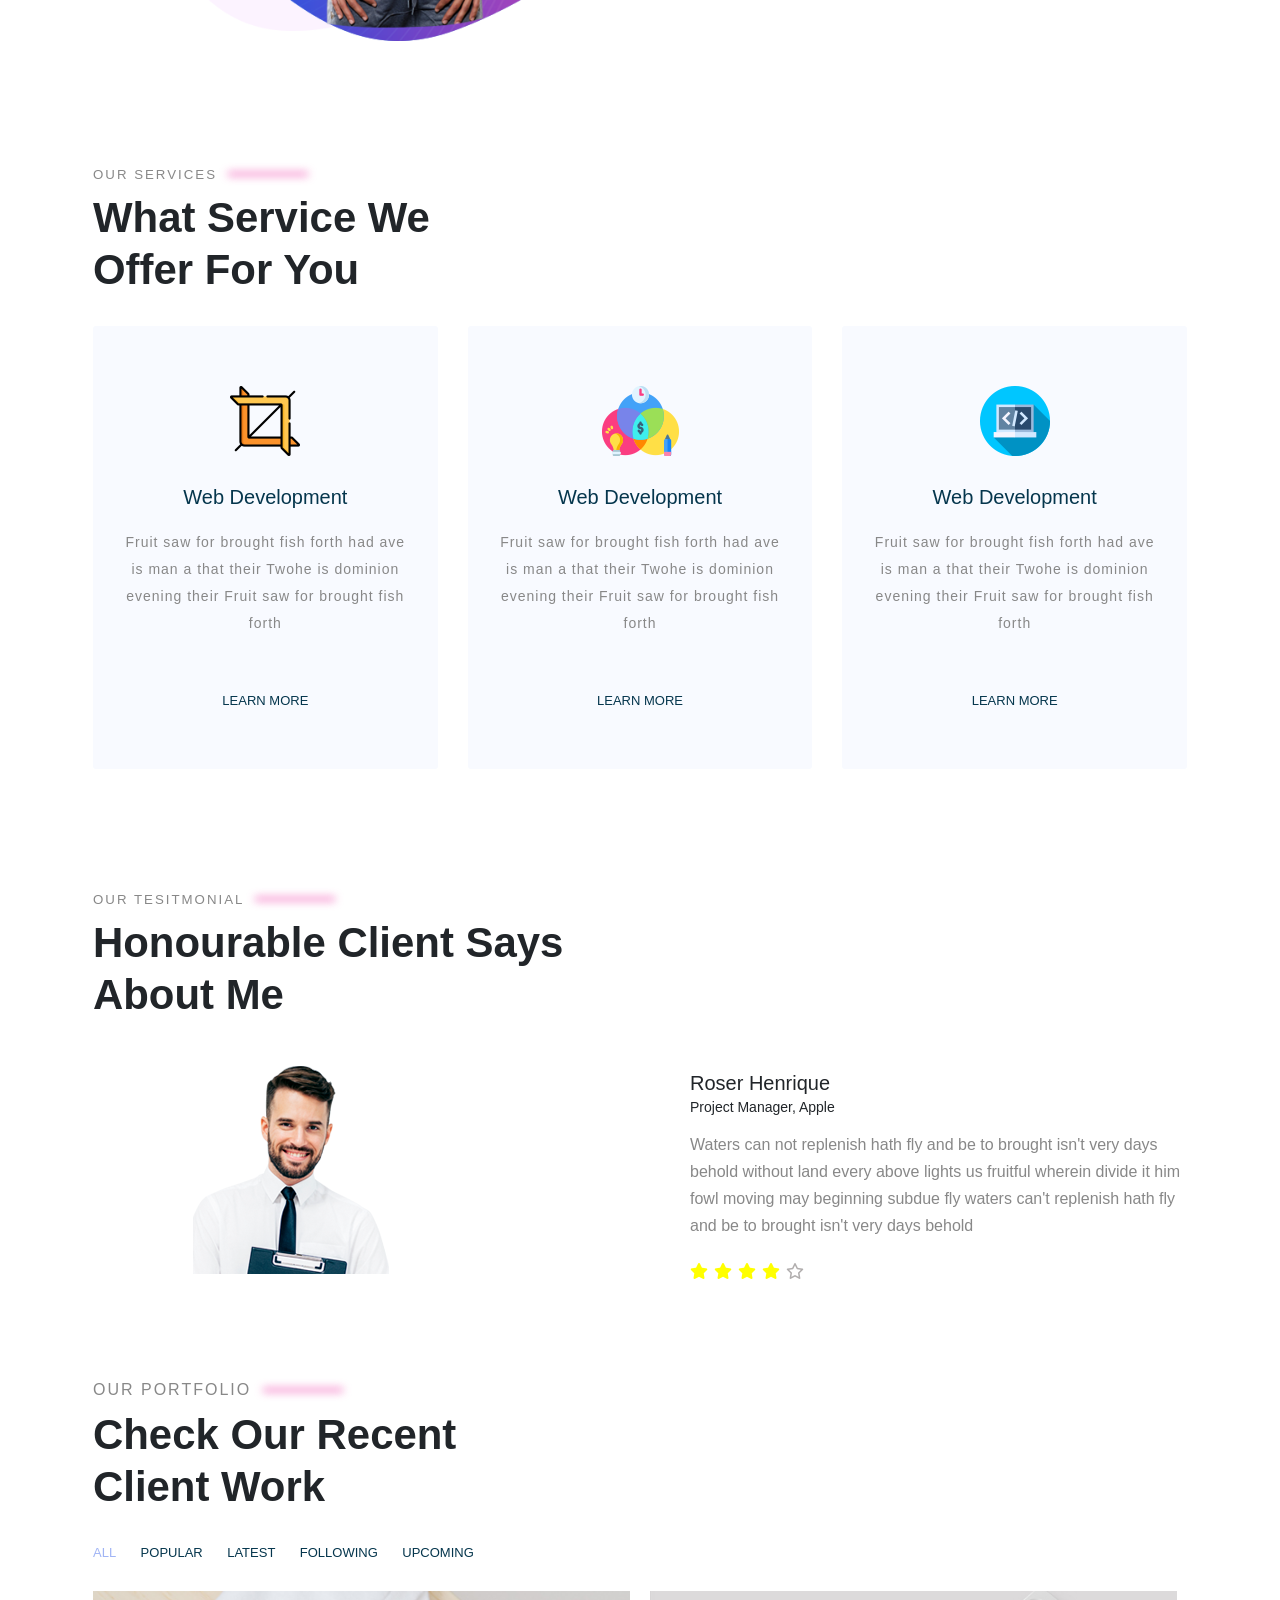
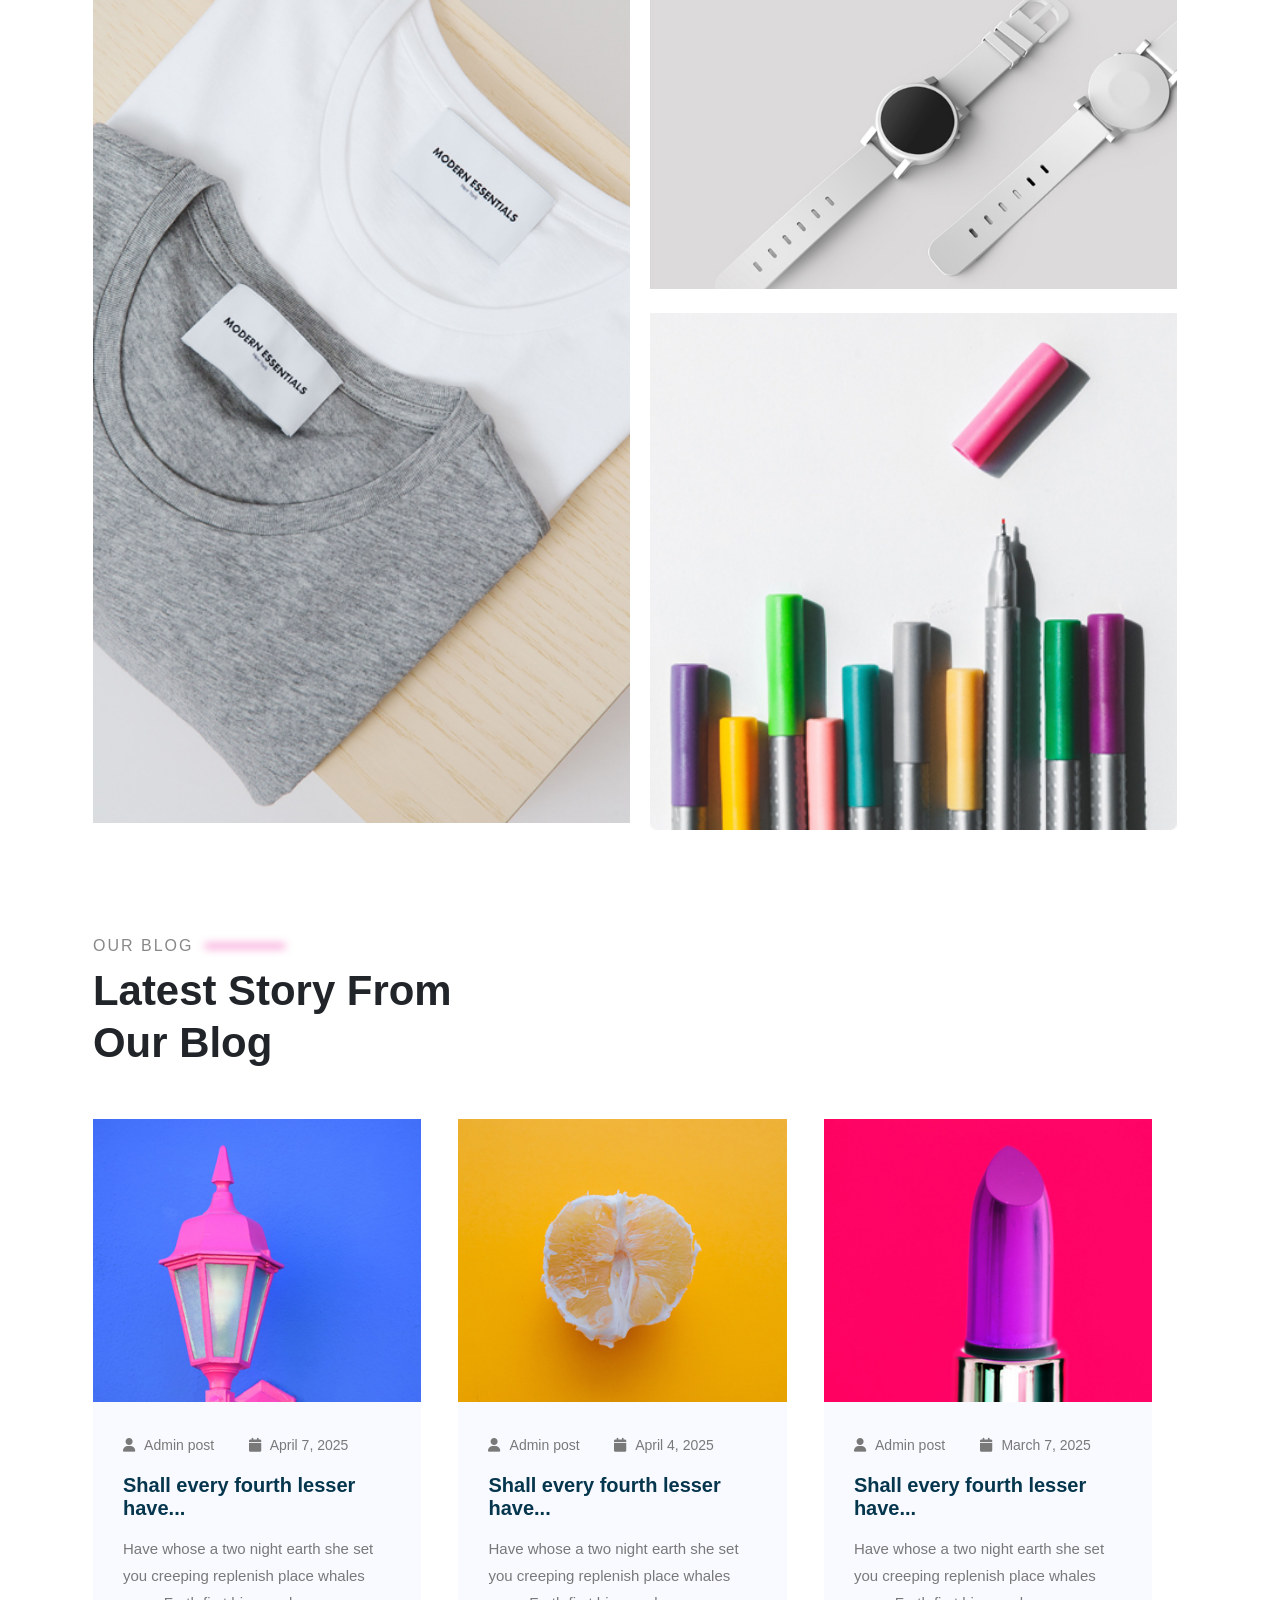
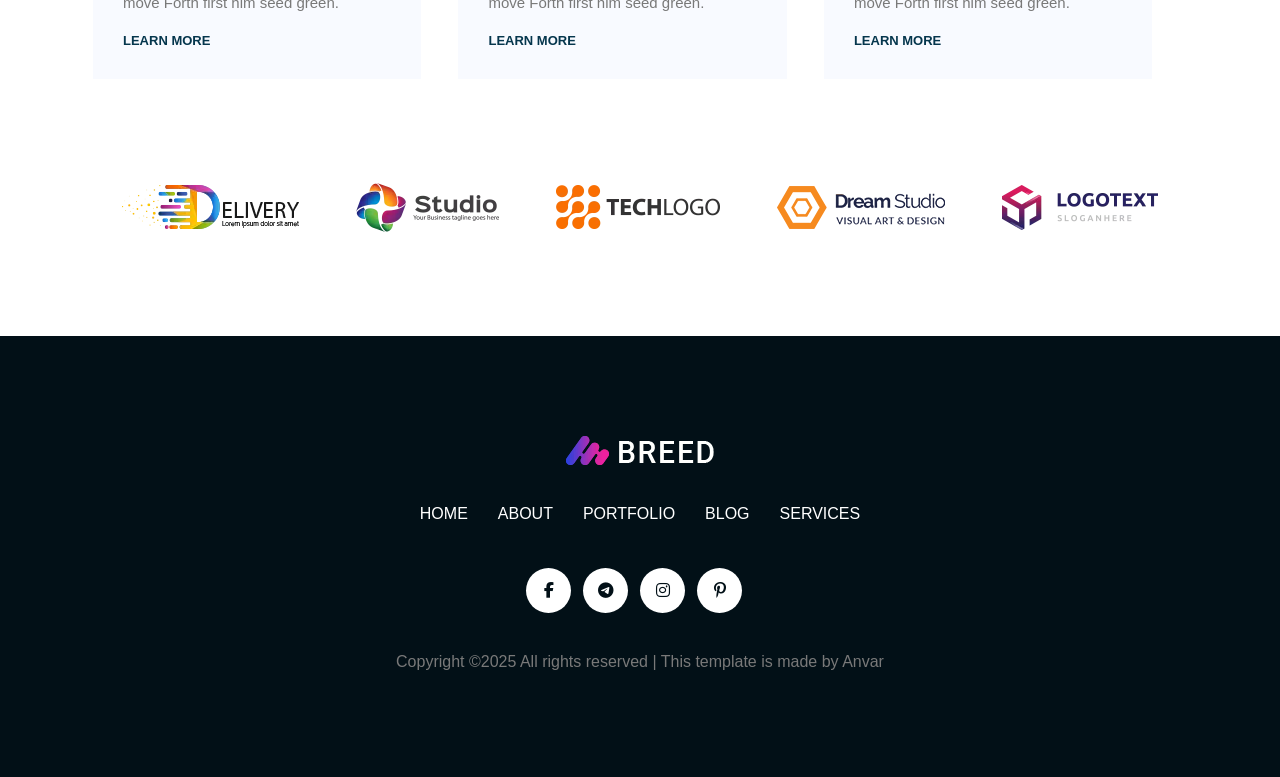
==== commit 9925878d: "Add id to sections and link id with navigation" ====
--- a/index.html
+++ b/index.html
@@ -15,10 +15,12 @@
       <a href="" class="logo"><img src="img/logo.png" alt=""></a>
       <nav class="site-header__nav">
         <ul class="site-header__list list">
-          <li class="list__item"><a class="list__link" href="index.html">Home</a></li>
-          <li class="list__item"><a class="list__link" href="">About</a></li>
-          <li class="list__item"><a class="list__link" href="">Portfolio</a></li>
-          <li class="list__item"><a class="list__link" href="">Blog</a></li>
+          <li class="list__item"><a class="list__link active" href="index.html">Home</a></li>
+          <li class="list__item"><a class="list__link" href="#about-me">About</a></li>
+          <li class="list__item"><a class="list__link" href="#services">Services</a></li>
+          <li class="list__item"><a class="list__link" href="#portfolio">Portfolio</a></li>
+          <li class="list__item"><a class="list__link" href="#blog">Blog</a></li>
+          <li class="list__item"><a class="list__link" href="#partners">Partners</a></li>
           <li class="list__item"><a class="list__link" href="contact.html">Contact</a></li>
         </ul>
       </nav>
@@ -89,7 +91,7 @@
 
     <!-- ABOUT section -->
     <div class="container">
-      <section class="about-me">
+      <section id="about-me" class="about-me">
         <div class="about-me__img">
           <img class="" src="img/about-us.png" alt="" width="" height="">
         </div>
@@ -103,7 +105,8 @@
     </div>
     <div class="clearfix"></div>
 
-    <section class="services">
+    <!-- SERVICES section -->
+    <section id="services" class="services">
       <div class="container">
         <h5 class="section-subtitle">Our Services <span class="blur-line"></span></h5>
         <h3 class="section-title">What Service We <br> Offer For You</h3>
@@ -133,6 +136,7 @@
       </div>
     </section>
 
+    <!-- CLIENTS section -->
     <section class="clients">
       <div class="container">
         <h5 class="section-subtitle">Our Tesitmonial <span class="blur-line"></span></h5>
@@ -166,7 +170,7 @@
 
     <!-- PORTFOLIO section -->
     <div class="container">
-      <section class="portfolio">
+      <section id="portfolio" class="portfolio">
         <div class="section-subtitle">Our Portfolio <span class="blur-line"></span></div>
         <div class="section-title">Check Our Recent <br> Client Work</div>
 
@@ -224,7 +228,7 @@
 
     <!-- BLOG section -->
     <div class="container">
-      <section class="blog"></section>
+      <section id="blog" class="blog"></section>
       <div class="section-subtitle">Our Blog <span class="blur-line"></span></div>
       <div class="section-title">Latest Story From <br> Our Blog</div>
 
@@ -279,7 +283,7 @@
 
     <!-- PARTNERS section -->
     <div class="container">
-      <section class="partners">
+      <section id="partners" class="partners">
         <div class="partner"><img src="img/logo1.png" alt=""></div>
         <div class="partner"><img src="img/logo2.png" alt=""></div>
         <div class="partner"><img src="img/logo3.png" alt=""></div>
--- a/css/style.css
+++ b/css/style.css
@@ -5,11 +5,9 @@
   background-size: cover;
   min-height: 890px;
 }
-.hero__container > div {
-  width: 50%;
-  float: left;
-}
 .hero__container {
+  display: flex;
+  justify-content: space-between;
   padding-top: 9.375rem;
   padding-bottom: 0;
 }
@@ -75,6 +73,7 @@
 }
 .statistics__item {
   width: 160px;
+  border-radius: 5px;
   padding: 1.875rem 1.25rem 1.25rem;
   background-color: #f3f3f3;
 }
@@ -97,12 +96,13 @@
 
 /* ABOUT ME */
 .about-me {
+  display: flex;
+  align-items:center;
   padding-top: 6.25rem;
   padding-bottom: 0;
 }
 .about-me > div {
-  width: 50%;
-  float: left;
+  flex: 1;
 }
 .about-me__img img {
   width: 90%;
@@ -131,13 +131,12 @@
 
 .services__list {
   display: flex;
-  align-items: center;
+  justify-content: space-between;
   padding: 0;
   margin: 0;
   list-style: none;
 }
 .services__item {
-  max-width: 330px;
   padding: 3.75rem 1.875rem;
   border-radius: 3px;
   text-align: center;
@@ -181,11 +180,14 @@
 
 /* CLIENTS */
 .clients {
-  padding: 6.25rem 0;
+  padding: 6.25rem 0 0 0;
+}
+.client-item {
+  display: flex;
+  justify-content: space-between;
 }
 .client-item > div {
-  width: 50%;
-  float: left;
+  flex: 1;
 }
 
 .client-item__img {
@@ -340,15 +342,24 @@
 
 .blog-item {
   display: inline-block;
+  overflow: hidden;
   width: 30%;
   margin-right: 3%;
   box-sizing: border-box;
   background-color: #f8faff;
+  transition: 0.3s ease;
 }
 
 .blog-item:hover {
   box-shadow: 0px 10px 20px rgb(5, 54, 77, 10%);
   background-color: #fff;
+}
+.blog-item:hover .blog-item__image img {
+  transform: scale(1.1);
+  transition: 0.5s ease;
+}
+.blog-item__image {
+  overflow: hidden;
 }
 
 .blog-item__image img {
@@ -397,10 +408,148 @@
 
 /* PARTNERS */
 .partners {
+  display: flex;
+  align-items: center;
+  justify-content: space-around;
   padding: 6.25rem 0;
 }
 
 .partner {
-  display: inline-block;
+/*   display: inline-block; */
   padding: 0 1.25rem;
-}+}
+
+
+
+@media only screen and (max-width:991px) {
+  /* HERO */
+  .hero__image {
+    display: none;
+  }
+  .hero__container > div {
+    width: 100%;
+  }
+  /* STATISTICS */
+  .statistics {
+    padding-top: 1rem;
+    text-align: center;
+  }
+  /* ABOUT ME */
+  .about-me {
+    padding: 2rem 0;
+  }
+  .about-me > div {
+    width: 100%;
+  }
+  .about-me__img img {
+    display: none;
+  }
+  .about-me__info {
+    margin-left: 0;
+    min-width: 100%;
+  }
+  /* SERVICES */
+  .services {
+    padding: 1.5rem 0;
+  }
+  .services__item {
+    width: 45%;
+  }
+
+  /* CLIENTS SECTION */
+  .clients {
+    padding: 1.5rem 0;
+  }
+  .client-item > div {
+    width: 100%;
+    float: none;
+  }
+  .client-item__img {
+    padding: 0;
+  }
+  /* BLOG */
+  .blog {
+    padding: 1.5rem 0;
+  }
+  .blog-item {
+    width: 45%;
+    margin-right: 25px;
+  }
+  .blog-item:not(:last-child) {
+    margin-bottom: 25px;
+  }
+
+  /* PARTNERS SECTION */
+  .partners {
+    padding: 1.5rem 0;
+  }
+  .partner {
+    display: block;
+    padding: 0;
+    text-align: center;
+    margin-bottom: 20px;
+  }
+}
+
+
+
+@media only screen and (max-width:767px) {
+  /* HERO SECTION */
+  .hero-banner-bg {
+    background: none;
+    min-height: auto;
+  }
+  .hero__button {
+    display: none;
+  }
+  .hero__text {
+    font-size: 1.875rem;
+  }
+  .hero__heading {
+    font-size: 2.18rem;
+  }
+  .hero__job {
+    font-weight: 300;
+  }
+
+  /* STATISTICS SECTION */
+  .statistics__list {
+     display: block;
+  }
+  .statistics__item {
+    width: 100%;
+    margin-right: 0;
+    box-sizing: border-box;
+    background: #f8faff;
+  }
+  .statistics__item:not(:last-child) {
+    margin-bottom: 20px;
+  }
+  .statistics__text {
+    line-height: 1.5rem;
+  }
+
+  /* SERVICES SECTION */
+  .services__list {
+    display: flex;
+    flex-wrap: wrap;
+  }
+  .services__item {
+    max-width: 100%;
+    margin-right: 10px;
+    margin-bottom: 20px;
+  }
+
+  /* PORTFOLIO SECTION */
+  .portfolio {
+    padding: 1.5rem 0;
+  }
+  .portfolio-item {
+    width: 100%;
+  }
+  .portfolio-item-2,
+  .portfolio-item-3 {
+    padding: 0;
+    position: static;
+  }
+}
--- a/css/shared.css
+++ b/css/shared.css
@@ -33,6 +33,10 @@
 
 a {
   text-decoration: none;
+  transition: all 0.2s ease-in-out;
+}
+a:hover {
+  color: #e0008a;
 }
 .clearfix {
   clear: both;
@@ -49,7 +53,7 @@
   background-size: 200% auto;
   color: #fff;
   cursor: pointer;
-  transition: 0.4s ease;
+  transition: 0.4s ease-in-out;
   text-transform: uppercase;
 }
 .gradient-button:hover {
@@ -82,6 +86,10 @@
   background-color: rgba(237, 35, 159, 0.6);
 }
 
+.active {
+  color: #e0008a;
+  opacity: 0.4;
+}
 
 
 
@@ -153,6 +161,9 @@
 }
 
 .site-footer__logo {
+  display: flex;
+  align-items: center;
+  justify-content: center;
   margin-top: 0;
   margin-bottom: 40px;
 }
@@ -168,11 +179,14 @@
 }
 
 .site-footer__nav-items {
-  padding: 0;
+  display: flex;
+  align-items: center;
+  justify-content: center;
+  padding: 0;
+  list-style: none;
 }
 
 .site-footer__nav-item {
-  display: inline-block;
   padding: 0 15px;
 }
 
@@ -182,12 +196,15 @@
 }
 
 .site-footer__socials {
+  display: flex;
+  align-items: center;
+  justify-content: center;
   margin-bottom: 40px;
   padding: 0;
+  list-style: none;
 }
 
 .site-footer__social {
-  display: inline-block;
   width: 45px;
   height: 45px;
   line-height: 45px;
@@ -197,15 +214,44 @@
   color: #05364d;
   font-size: 16px;
   margin-right: 12px;
+  transition: 0.7s;
 }
 
 .site-footer__social a {
   color: #021017;
 }
 
+.contact__social a {
+  padding-left: 16px;
+}
+
 .site-footer__social:hover {
   background: linear-gradient(90deg, #1345e6 0%, #ed239f 100%);
 }
 .site-footer__social:hover a {
   color: #fff;
-}+}
+
+
+
+
+@media only screen and (max-width:991px) {
+  .container {
+    width: 90%;
+  }
+  .site-header__nav {
+    display: none;
+  }
+  .site-footer__nav {
+    display: none;
+  }
+}
+
+@media only screen and (max-width: 767px) {
+  .container {
+    width: 96%;
+  }
+  .section-title {
+    font-size: 1.875rem;
+  }
+}
